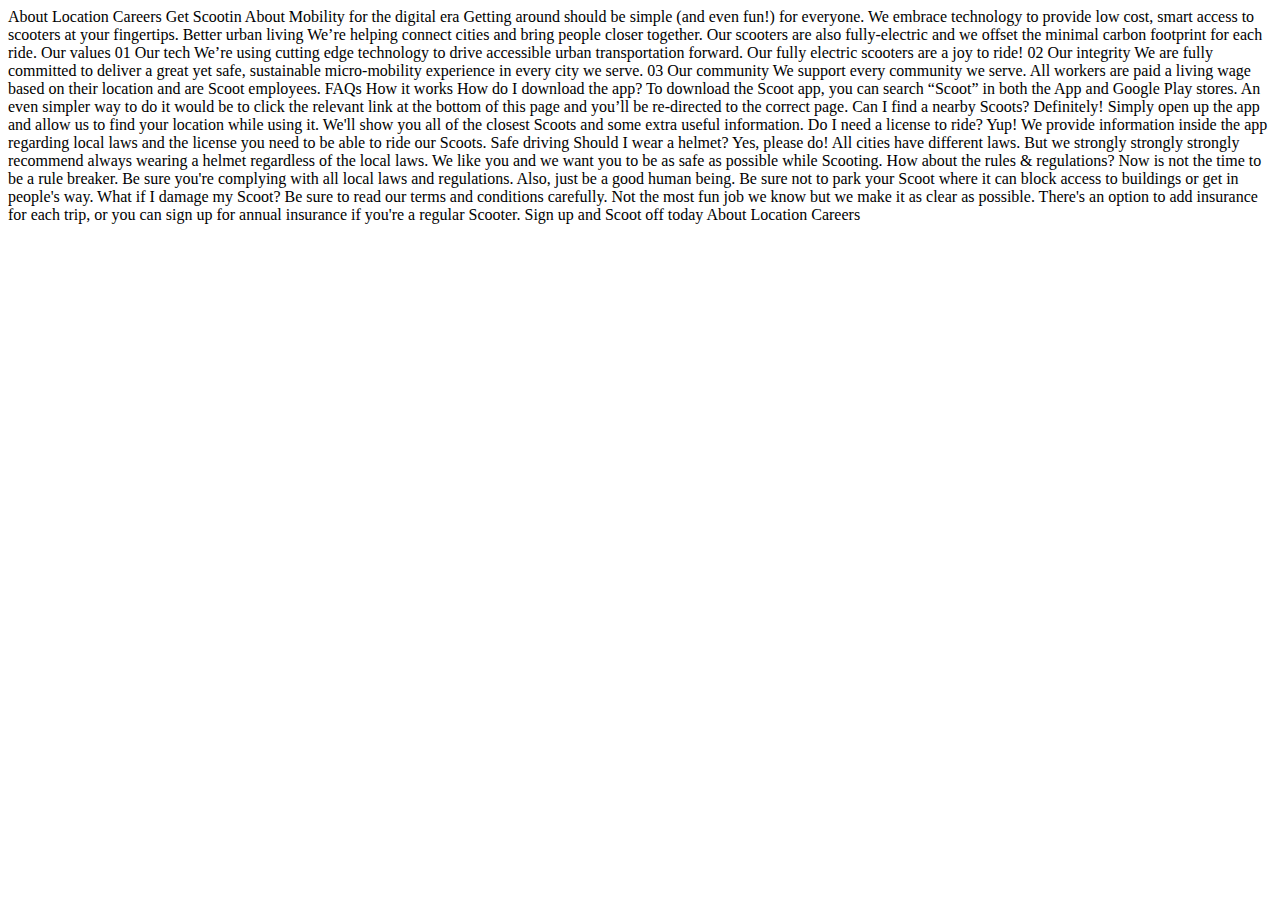
==== about.html @ 36d6837e "First commit" ====
<!DOCTYPE html>
<html lang="en">
<head>
  <meta charset="UTF-8">
  <meta name="viewport" content="width=device-width, initial-scale=1.0">

  <link rel="icon" type="image/png" sizes="32x32" href="./images/favicon-32x32.png">
  
  <title>Frontend Mentor | Scoot About</title>
</head>
<body>

  About
  Location
  Careers

  Get Scootin



  About



  Mobility for the digital era

  Getting around should be simple (and even fun!) for everyone. We embrace technology to 
  provide low cost, smart access to scooters at your fingertips.

  Better urban living

  We’re helping connect cities and bring people closer together. Our scooters are also 
  fully-electric and we offset the minimal carbon footprint for each ride.



  Our values

  01
  Our tech
  We’re using cutting edge technology to drive accessible urban transportation forward. 
  Our fully electric scooters are a joy to ride!

  02
  Our integrity
  We are fully committed to deliver a great yet safe, sustainable micro-mobility experience 
  in every city we serve.

  03
  Our community
  We support every community we serve. All workers are paid a living wage based on their 
  location and are Scoot employees.



  FAQs

  How it works

  How do I download the app?

  To download the Scoot app, you can search “Scoot” in both the App and Google Play stores. 
  An even simpler way to do it would be to click the relevant link at the bottom of this 
  page and you’ll be re-directed to the correct page.

  Can I find a nearby Scoots?

  Definitely! Simply open up the app and allow us to find your location while using it. We'll 
  show you all of the closest Scoots and some extra useful information. 

  Do I need a license to ride?

  Yup! We provide information inside the app regarding local laws and the license you need to be 
  able to ride our Scoots.

  Safe driving

  Should I wear a helmet?

  Yes, please do! All cities have different laws. But we strongly strongly strongly recommend 
  always wearing a helmet regardless of the local laws. We like you and we want you to be as 
  safe as possible while Scooting.

  How about the rules & regulations?

  Now is not the time to be a rule breaker. Be sure you're complying with all local laws and 
  regulations. Also, just be a good human being. Be sure not to park your Scoot where it can 
  block access to buildings or get in people's way.

  What if I damage my Scoot?

  Be sure to read our terms and conditions carefully. Not the most fun job we know but we make 
  it as clear as possible. There's an option to add insurance for each trip, or you can sign 
  up for annual insurance if you're a regular Scooter.

  Sign up and Scoot off today



  About
  Location
  Careers

</body>
</html>
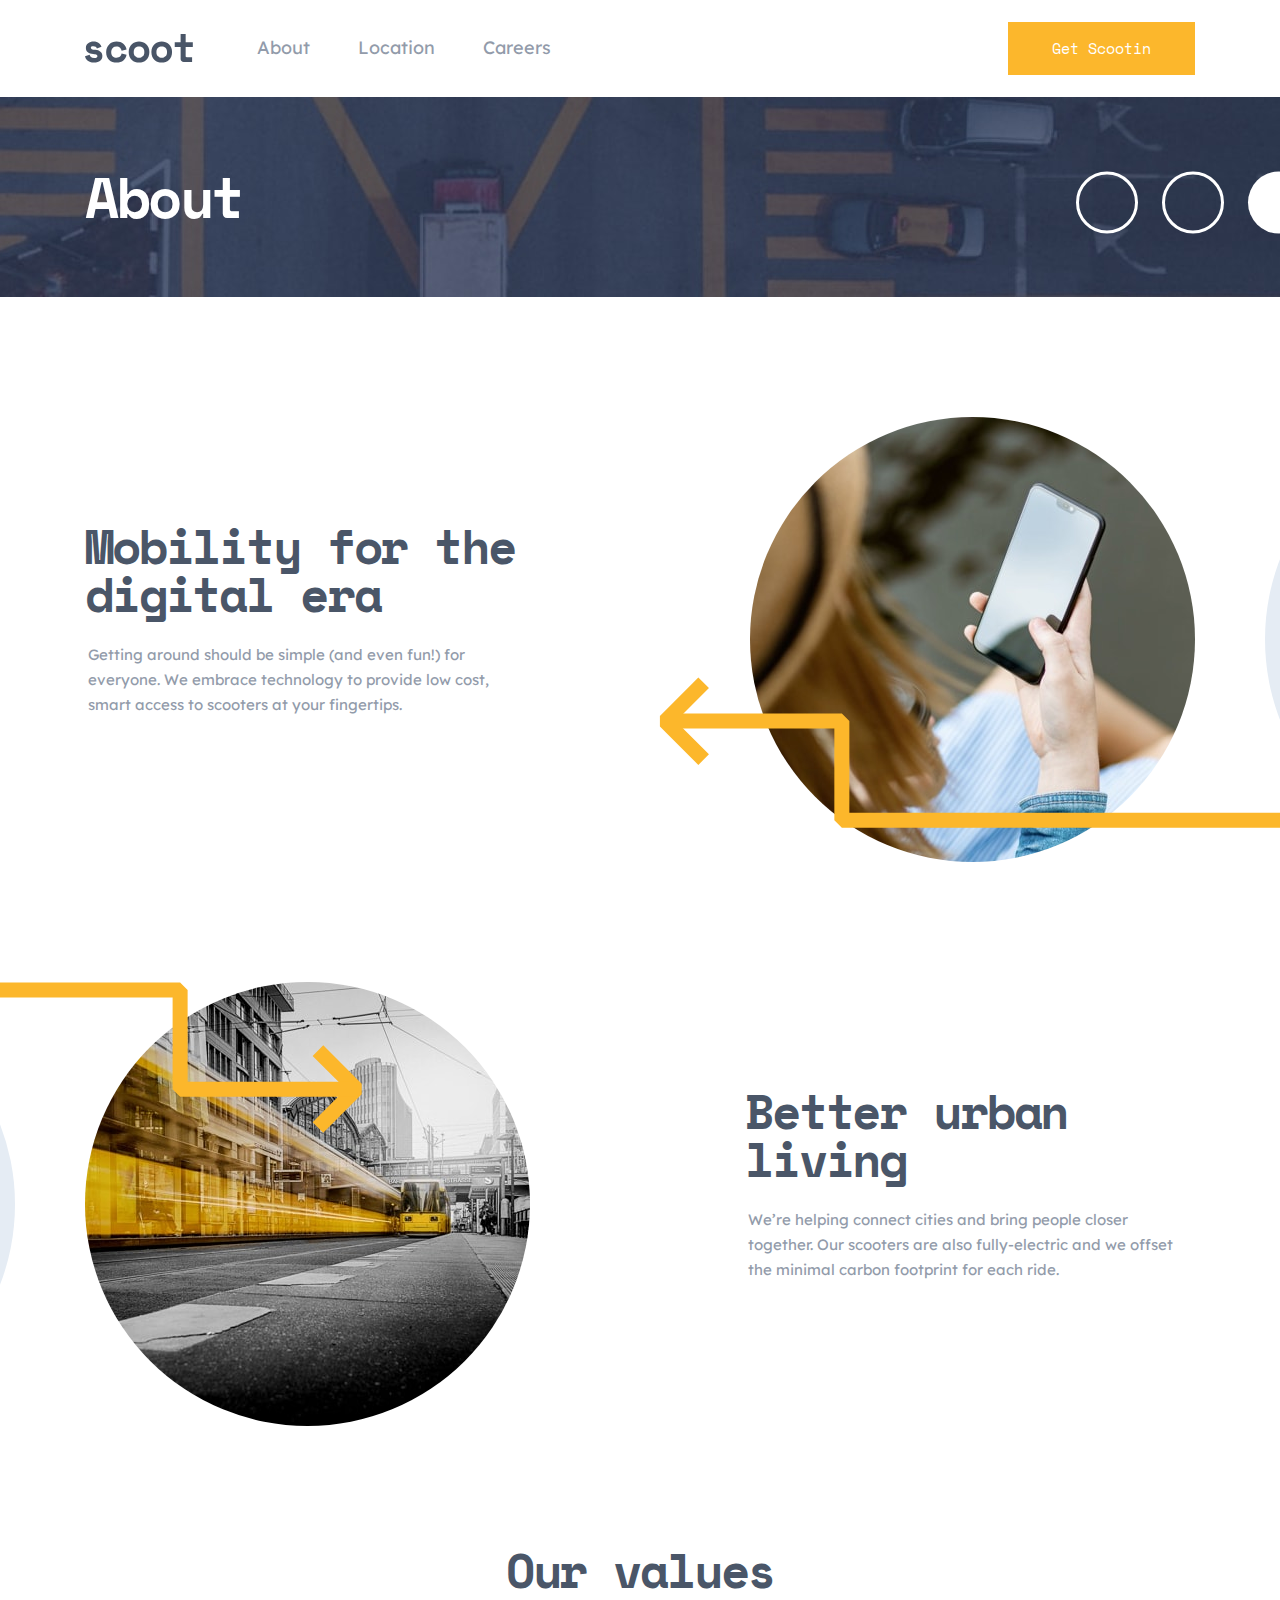
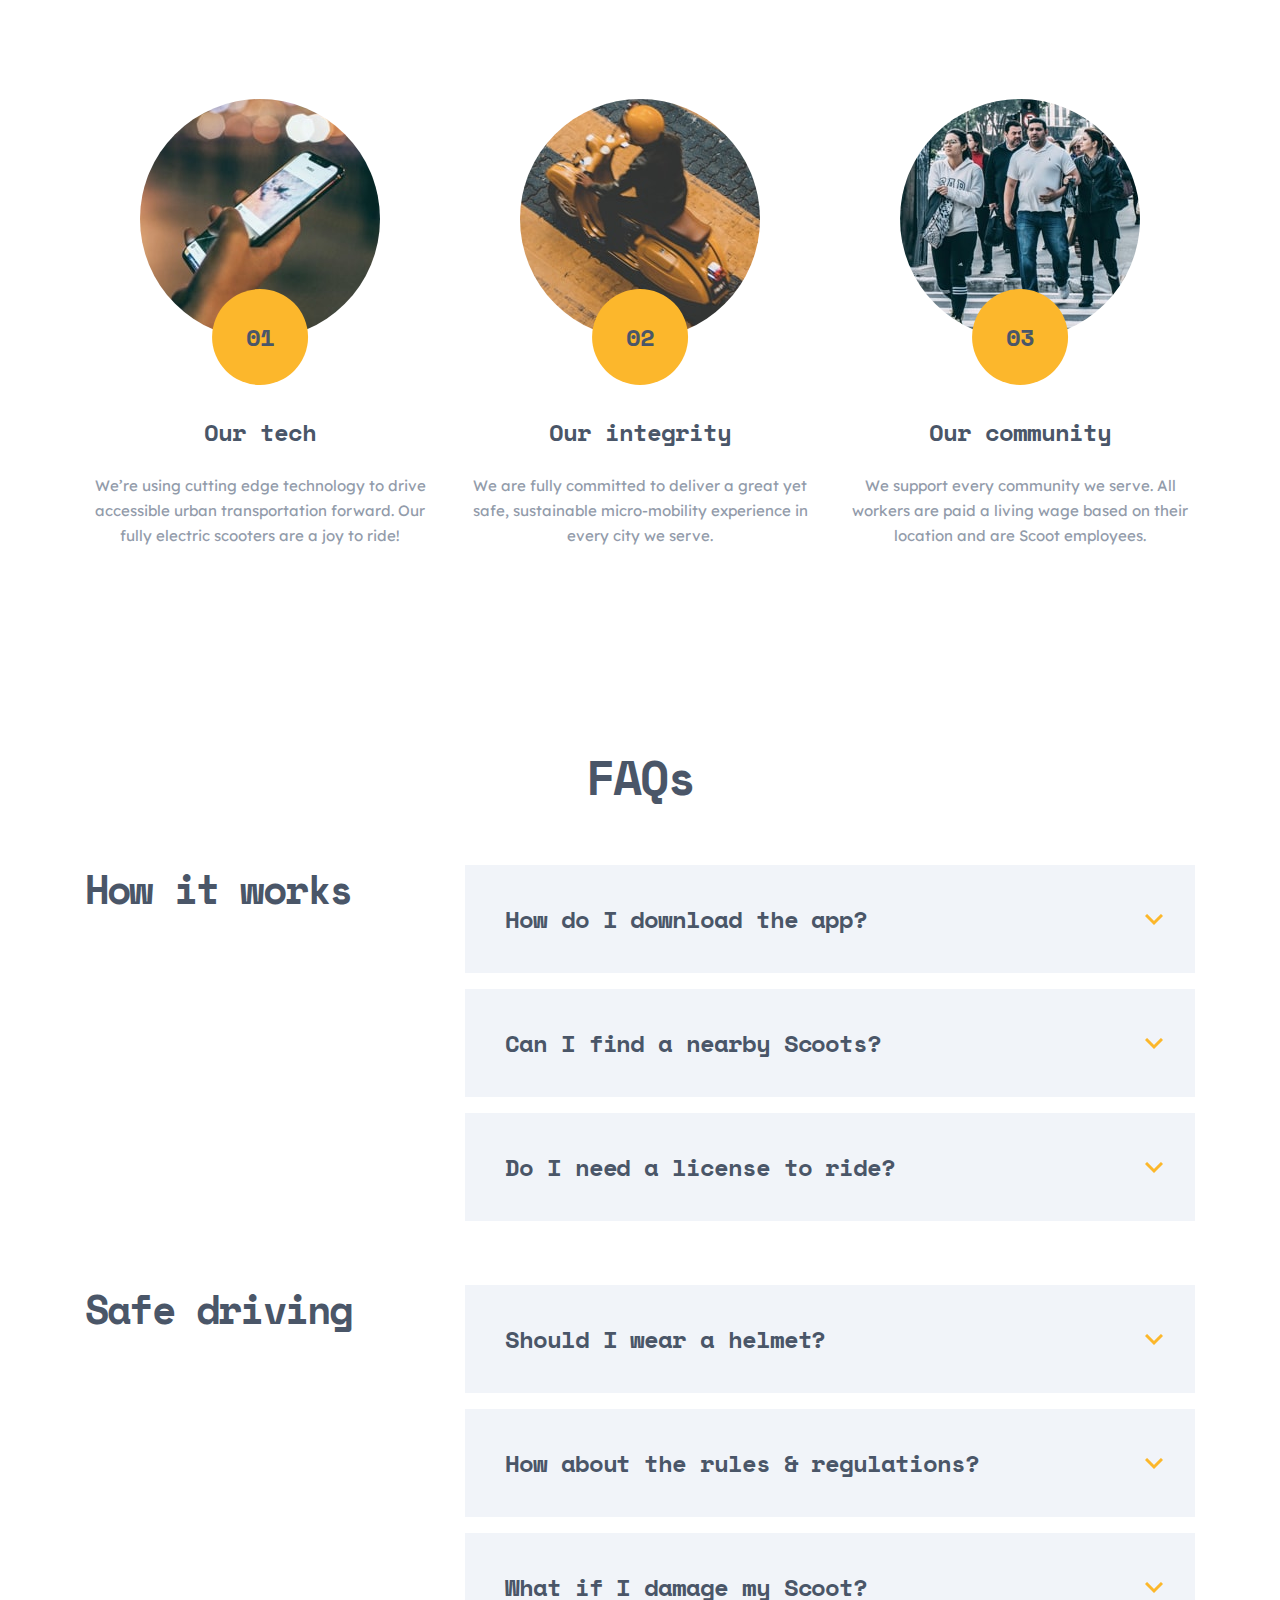
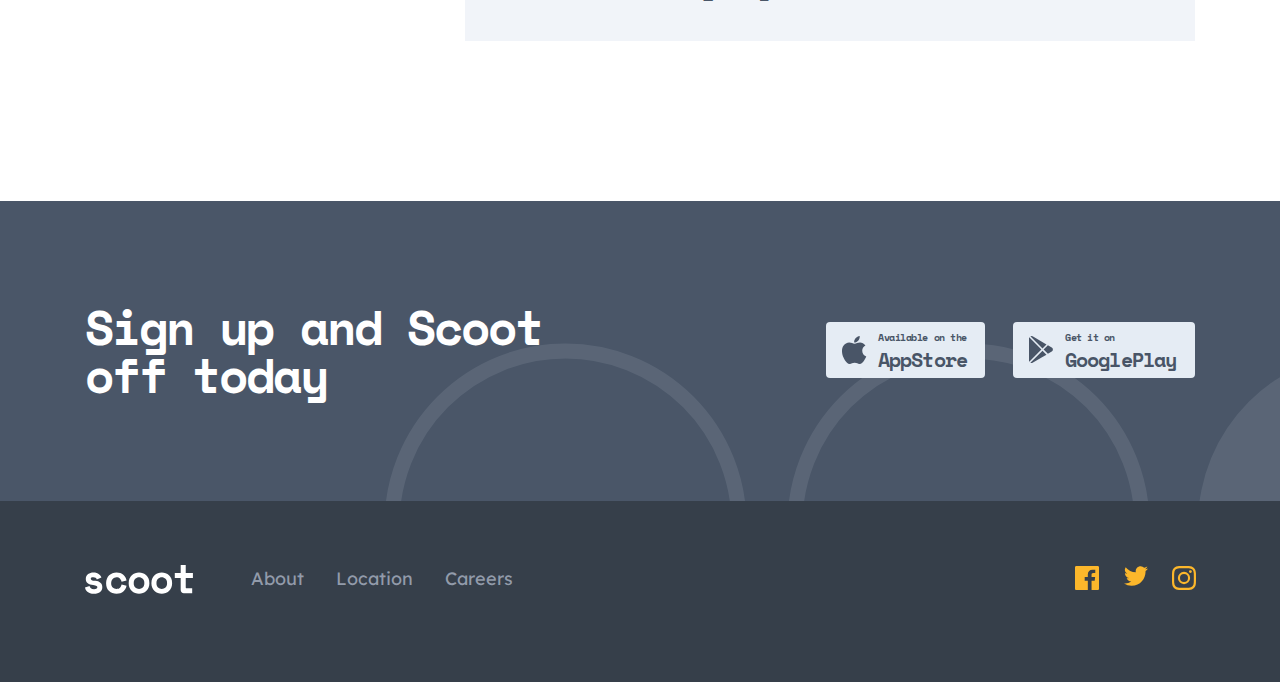
==== commit 879e7c73: "About page full responsive styles" ====
--- a/about.html
+++ b/about.html
@@ -1,105 +1,269 @@
 <!DOCTYPE html>
 <html lang="en">
+
 <head>
   <meta charset="UTF-8">
   <meta name="viewport" content="width=device-width, initial-scale=1.0">
 
   <link rel="icon" type="image/png" sizes="32x32" href="./images/favicon-32x32.png">
-  
-  <title>Frontend Mentor | Scoot About</title>
+
+  <title>Scoot About</title>
+
+  <link href="https://fonts.googleapis.com/css2?family=Lexend+Deca&family=Space+Mono:wght@700&display=swap"
+    rel="stylesheet">
+  <link rel="stylesheet" href="styles/css/main.css">
 </head>
+
 <body>
 
-  About
-  Location
-  Careers
-
-  Get Scootin
-
-
-
-  About
-
-
-
-  Mobility for the digital era
-
-  Getting around should be simple (and even fun!) for everyone. We embrace technology to 
-  provide low cost, smart access to scooters at your fingertips.
-
-  Better urban living
-
-  We’re helping connect cities and bring people closer together. Our scooters are also 
-  fully-electric and we offset the minimal carbon footprint for each ride.
-
-
-
-  Our values
-
-  01
-  Our tech
-  We’re using cutting edge technology to drive accessible urban transportation forward. 
-  Our fully electric scooters are a joy to ride!
-
-  02
-  Our integrity
-  We are fully committed to deliver a great yet safe, sustainable micro-mobility experience 
-  in every city we serve.
-
-  03
-  Our community
-  We support every community we serve. All workers are paid a living wage based on their 
-  location and are Scoot employees.
-
-
-
-  FAQs
-
-  How it works
-
-  How do I download the app?
-
-  To download the Scoot app, you can search “Scoot” in both the App and Google Play stores. 
-  An even simpler way to do it would be to click the relevant link at the bottom of this 
-  page and you’ll be re-directed to the correct page.
-
-  Can I find a nearby Scoots?
-
-  Definitely! Simply open up the app and allow us to find your location while using it. We'll 
-  show you all of the closest Scoots and some extra useful information. 
-
-  Do I need a license to ride?
-
-  Yup! We provide information inside the app regarding local laws and the license you need to be 
-  able to ride our Scoots.
-
-  Safe driving
-
-  Should I wear a helmet?
-
-  Yes, please do! All cities have different laws. But we strongly strongly strongly recommend 
-  always wearing a helmet regardless of the local laws. We like you and we want you to be as 
-  safe as possible while Scooting.
-
-  How about the rules & regulations?
-
-  Now is not the time to be a rule breaker. Be sure you're complying with all local laws and 
-  regulations. Also, just be a good human being. Be sure not to park your Scoot where it can 
-  block access to buildings or get in people's way.
-
-  What if I damage my Scoot?
-
-  Be sure to read our terms and conditions carefully. Not the most fun job we know but we make 
-  it as clear as possible. There's an option to add insurance for each trip, or you can sign 
-  up for annual insurance if you're a regular Scooter.
-
-  Sign up and Scoot off today
-
-
-
-  About
-  Location
-  Careers
-
+  <div class="modal"></div>
+
+  <nav class="nav container">
+
+    <div class="nav__hamburger"></div>
+
+    <a href="index.html" class="logo nav__logo">
+      <h1 class="visually-hidden">Scoot</h1>
+    </a>
+
+    <div class="nav__links--mobile">
+      <ul>
+        <li><a href="about.html" class="link">About</a></li>
+        <li><a href="locations.html" class="link">Location</a></li>
+        <li><a href="careers.html" class="link">Careers</a></li>
+      </ul>
+      <a class="btn nav__btn--mobile" href="#download">Get Scootin</a>
+    </div>
+
+    <ul class="nav__links links">
+      <li><a href="about.html" class="link">About</a></li>
+      <li><a href="locations.html" class="link">Location</a></li>
+      <li><a href="careers.html" class="link">Careers</a></li>
+    </ul>
+
+    <a class="btn nav__btn" href="#download">Get Scootin</a>
+
+  </nav>
+  <!-- nav end -->
+
+  <header class="header header--about">
+    <div class="container">
+      <h1 class="header__title">About</h1>
+    </div>
+  </header>
+  <!-- header end -->
+
+  <section class="main-content arrow-pos-4 container">
+    <img class="main-content__image" src="assets/images/digital-era.jpg" alt="Person looking at their phone.">
+    <div class="main-content__textbox">
+      <h2 class="main-content__title">Mobility for the digital era</h2>
+      <p class="main-content__text">
+        Getting around should be simple (and even fun!) for everyone. We embrace technology to
+        provide low cost, smart access to scooters at your fingertips.
+      </p>
+    </div>
+  </section>
+  <!-- main-content end -->
+
+  <section class="main-content main-content--reversed arrow-pos-5 container">
+    <img class="main-content__image" src="assets/images/better-living.jpg"
+      alt="An electric tram moving along a city street.">
+    <div class="main-content__textbox">
+      <h2 class="main-content__title">Better urban living</h2>
+      <p class="main-content__text">
+        We’re helping connect cities and bring people closer together. Our scooters are also
+        fully-electric and we offset the minimal carbon footprint for each ride.
+      </p>
+    </div>
+  </section>
+  <!-- main-content end -->
+
+  <section class="sub-content container">
+
+    <h2 class="sub-content__title">Our values</h2>
+
+    <div class="sub-content__card">
+      <img src="assets/images/our-tech.jpg" alt="Person holding a phone." class="sub-content__image">
+      <h5 class="card__number">01</h5>
+      <h5 class="card__title">Our tech</h5>
+      <p class="card__text">
+        We’re using cutting edge technology to drive accessible urban transportation forward.
+        Our fully electric scooters are a joy to ride!
+      </p>
+    </div>
+
+    <div class="sub-content__card">
+      <img src="assets/images/our-integrity.jpg" alt="Person driving a scooter." class="sub-content__image">
+      <h5 class="card__number">02</h5>
+      <h5 class="card__title">Our integrity</h5>
+      <p class="card__text">
+        We are fully committed to deliver a great yet safe, sustainable micro-mobility experience
+        in every city we serve.
+      </p>
+    </div>
+
+    <div class="sub-content__card">
+      <img src="assets/images/our-community.jpg" alt="Person driving a scooter." class="sub-content__image">
+      <h5 class="card__number">03</h5>
+      <h5 class="card__title">Our community</h5>
+      <p class="card__text">
+        We support every community we serve. All workers are paid a living wage based on their
+        location and are Scoot employees.
+      </p>
+    </div>
+
+  </section>
+  <!-- sub-content end -->
+
+  <section class="faq container">
+
+    <h2 class="faq__title">FAQs</h2>
+
+    <div class="faq__section">
+      <h3 class="faq__subtitle">How it works</h3>
+      <div class="faq__item">
+        <h6 class="faq__question">How do I download the app?</h6>
+        <div class="faq__answer">
+          <p>
+            To download the Scoot app, you can search “Scoot” in both the App and Google Play stores.
+            An even simpler way to do it would be to click the relevant link at the bottom of this
+            page and you’ll be re-directed to the correct page.
+          </p>
+        </div>
+      </div>
+      <div class="faq__item">
+        <h6 class="faq__question">Can I find a nearby Scoots?</h6>
+        <p class="faq__answer">
+          Definitely! Simply open up the app and allow us to find your location while using it.
+          We'll show you all of the closest Scoots and some extra useful information.
+        </p>
+      </div>
+      <div class="faq__item">
+        <h6 class="faq__question">Do I need a license to ride?</h6>
+        <p class="faq__answer">
+          Yup! We provide information inside the app regarding local laws and the license you need to be
+          able to ride our Scoots.
+        </p>
+      </div>
+    </div>
+
+    <div class="faq__section">
+      <h3 class="faq__subtitle">Safe driving</h3>
+      <div class="faq__item">
+        <h6 class="faq__question">Should I wear a helmet?</h6>
+        <p class="faq__answer">
+          Yes, please do! All cities have different laws. But we strongly strongly strongly recommend
+          always wearing a helmet regardless of the local laws. We like you and we want you to be as
+          safe as possible while Scooting.
+        </p>
+      </div>
+      <div class="faq__item">
+        <h6 class="faq__question">How about the rules & regulations?</h6>
+        <p class="faq__answer">
+          Now is not the time to be a rule breaker. Be sure you're complying with all local laws and
+          regulations. Also, just be a good human being. Be sure not to park your Scoot where it can
+          block access to buildings or get in people's way.
+        </p>
+      </div>
+      <div class="faq__item">
+        <h6 class="faq__question">What if I damage my Scoot?</h6>
+        <p class="faq__answer">
+          Be sure to read our terms and conditions carefully. Not the most fun job we know but we make
+          it as clear as possible. There's an option to add insurance for each trip, or you can sign
+          up for annual insurance if you're a regular Scooter.
+        </p>
+      </div>
+    </div>
+
+  </section>
+  <!-- FAQ end -->
+
+  <section class="download" id="download">
+    <div class="container">
+
+      <h2 class="download__title">Sign up and Scoot off today</h2>
+
+      <div>
+        <a class="download__link" href="https://www.apple.com/ios/app-store/">
+          <svg class="download__image" xmlns="http://www.w3.org/2000/svg" width="159" height="56" viewBox="0 0 159 56">
+            <g fill="none" fill-rule="evenodd">
+              <rect width="159" height="56" fill="#E5ECF4" rx="4" />
+              <g fill="#495567" font-family="SpaceMono-Bold, Space Mono" font-weight="bold"><text font-size="20"
+                  letter-spacing="-.893" transform="translate(52 8)">
+                  <tspan x="0" y="37">AppStore</tspan>
+                </text><text font-size="10" letter-spacing="-.446" transform="translate(52 8)">
+                  <tspan x="0" y="11">Available on the</tspan>
+                </text></g>
+              <path fill="#495567" fill-rule="nonzero"
+                d="M34.017 20.533c1.93 0 3.973 1.044 5.428 2.843-4.768 2.594-3.996 9.352.822 11.162-.663 1.457-.98 2.107-1.835 3.398-1.191 1.8-2.869 4.045-4.952 4.06-1.848.02-2.324-1.194-4.833-1.18-2.509.012-3.03 1.201-4.883 1.184-2.08-.018-3.672-2.043-4.863-3.843-3.33-5.033-3.681-10.941-1.627-14.084 1.462-2.231 3.766-3.536 5.93-3.536 2.204 0 3.591 1.2 5.416 1.2 1.77 0 2.848-1.204 5.397-1.204zM33.683 14c.243 1.649-.428 3.264-1.316 4.406-.948 1.226-2.586 2.175-4.17 2.126-.29-1.58.452-3.205 1.353-4.3.988-1.206 2.683-2.132 4.133-2.232z" />
+            </g>
+          </svg>
+          <p class="visually-hidden">Available on the App Store</p>
+        </a>
+
+        <a class="download__link" href="https://play.google.com/store/apps">
+          <svg class="download__image" xmlns="http://www.w3.org/2000/svg" width="182" height="56" viewBox="0 0 182 56">
+            <g fill="none" fill-rule="evenodd">
+              <rect width="182" height="56" fill="#E5ECF4" rx="4" />
+              <g fill="#495567" font-family="SpaceMono-Bold, Space Mono" font-weight="bold"><text font-size="20"
+                  letter-spacing="-.893" transform="translate(52 8)">
+                  <tspan x="0" y="37">GooglePlay</tspan>
+                </text><text font-size="10" letter-spacing="-.446" transform="translate(52 8)">
+                  <tspan x="0" y="11">Get it on</tspan>
+                </text></g>
+              <path fill="#495567" fill-rule="nonzero"
+                d="M19.605 14.345a2.348 2.348 0 00-2.253-.108l12.152 12.178 3.973-3.992-13.872-8.078zm-3.37 1.02A2.476 2.476 0 0016 16.42v22.276c0 .373.083.729.238 1.047l12.147-12.205-12.15-12.175zm13.27 13.297l-12.132 12.19c.322.149.665.214 1.007.214.422 0 .844-.101 1.225-.33l13.875-8.09-3.974-3.984zM38.76 25.5a.221.221 0 00-.014-.01l-3.852-2.242-4.27 4.29 4.273 4.28 3.863-2.252a2.362 2.362 0 001.144-2.033A2.36 2.36 0 0038.76 25.5z" />
+            </g>
+          </svg>
+          <p class="visually-hidden">Get it on Google Play</p>
+        </a>
+      </div>
+
+    </div>
+  </section>
+  <!-- download end -->
+
+  <footer class="footer">
+    <div class="container">
+      <a href="index.html" class="footer__logo">
+        <h1 class="visually-hidden">Scoot</h1>
+      </a>
+      <ul class="footer__links">
+        <li><a href="about.html" class="link">About</a></li>
+        <li><a href="locations.html" class="link">Location</a></li>
+        <li><a href="careers.html" class="link">Careers</a></li>
+      </ul>
+      <ul class="footer__socials">
+        <li>
+          <a href="https://www.facebook.com">
+            <svg xmlns="http://www.w3.org/2000/svg" width="24" height="24">
+              <path fill="#FCB72B"
+                d="M22.675 0H1.325C.593 0 0 .593 0 1.325v21.351C0 23.407.593 24 1.325 24H12.82v-9.294H9.692v-3.622h3.128V8.413c0-3.1 1.893-4.788 4.659-4.788 1.325 0 2.463.099 2.795.143v3.24l-1.918.001c-1.504 0-1.795.715-1.795 1.763v2.313h3.587l-.467 3.622h-3.12V24h6.116c.73 0 1.323-.593 1.323-1.325V1.325C24 .593 23.407 0 22.675 0z" />
+            </svg>
+          </a>
+        </li>
+        <li>
+          <a href="https://www.twitter.com">
+            <svg xmlns="http://www.w3.org/2000/svg" width="24" height="20">
+              <path fill="#FCB72B"
+                d="M24 2.557a9.83 9.83 0 01-2.828.775A4.932 4.932 0 0023.337.608a9.864 9.864 0 01-3.127 1.195A4.916 4.916 0 0016.616.248c-3.179 0-5.515 2.966-4.797 6.045A13.978 13.978 0 011.671 1.149a4.93 4.93 0 001.523 6.574 4.903 4.903 0 01-2.229-.616c-.054 2.281 1.581 4.415 3.949 4.89a4.935 4.935 0 01-2.224.084 4.928 4.928 0 004.6 3.419A9.9 9.9 0 010 17.54a13.94 13.94 0 007.548 2.212c9.142 0 14.307-7.721 13.995-14.646A10.025 10.025 0 0024 2.557z" />
+            </svg>
+          </a>
+        </li>
+        <li>
+          <a href="https://www.instagram.com">
+            <svg xmlns="http://www.w3.org/2000/svg" width="24" height="24">
+              <path fill="#FCB72B"
+                d="M12 2.163c3.204 0 3.584.012 4.85.07 3.252.148 4.771 1.691 4.919 4.919.058 1.265.069 1.645.069 4.849 0 3.205-.012 3.584-.069 4.849-.149 3.225-1.664 4.771-4.919 4.919-1.266.058-1.644.07-4.85.07-3.204 0-3.584-.012-4.849-.07-3.26-.149-4.771-1.699-4.919-4.92-.058-1.265-.07-1.644-.07-4.849 0-3.204.013-3.583.07-4.849.149-3.227 1.664-4.771 4.919-4.919 1.266-.057 1.645-.069 4.849-.069zM12 0C8.741 0 8.333.014 7.053.072 2.695.272.273 2.69.073 7.052.014 8.333 0 8.741 0 12c0 3.259.014 3.668.072 4.948.2 4.358 2.618 6.78 6.98 6.98C8.333 23.986 8.741 24 12 24c3.259 0 3.668-.014 4.948-.072 4.354-.2 6.782-2.618 6.979-6.98.059-1.28.073-1.689.073-4.948 0-3.259-.014-3.667-.072-4.947-.196-4.354-2.617-6.78-6.979-6.98C15.668.014 15.259 0 12 0zm0 5.838a6.162 6.162 0 100 12.324 6.162 6.162 0 000-12.324zM12 16a4 4 0 110-8 4 4 0 010 8zm6.406-11.845a1.44 1.44 0 100 2.881 1.44 1.44 0 000-2.881z" />
+            </svg>
+          </a>
+        </li>
+      </ul>
+    </div>
+  </footer>
+  <!-- footer end -->
+
+  <script src="scripts/main.js"></script>
 </body>
+
 </html>--- a/styles/css/main.css
+++ b/styles/css/main.css
@@ -0,0 +1,1560 @@
+/*! normalize.css v8.0.1 | MIT License | github.com/necolas/normalize.css */
+/* Document
+   ========================================================================== */
+/**
+ * 1. Correct the line height in all browsers.
+ * 2. Prevent adjustments of font size after orientation changes in iOS.
+ */
+html {
+  line-height: 1.15;
+  /* 1 */
+  -webkit-text-size-adjust: 100%;
+  /* 2 */
+}
+
+/* Sections
+   ========================================================================== */
+/**
+ * Remove the margin in all browsers.
+ */
+body {
+  margin: 0;
+}
+
+/**
+ * Render the `main` element consistently in IE.
+ */
+main {
+  display: block;
+}
+
+/**
+ * Correct the font size and margin on `h1` elements within `section` and
+ * `article` contexts in Chrome, Firefox, and Safari.
+ */
+h1 {
+  font-size: 2em;
+  margin: 0.67em 0;
+}
+
+/* Grouping content
+   ========================================================================== */
+/**
+ * 1. Add the correct box sizing in Firefox.
+ * 2. Show the overflow in Edge and IE.
+ */
+hr {
+  -webkit-box-sizing: content-box;
+          box-sizing: content-box;
+  /* 1 */
+  height: 0;
+  /* 1 */
+  overflow: visible;
+  /* 2 */
+}
+
+/**
+ * 1. Correct the inheritance and scaling of font size in all browsers.
+ * 2. Correct the odd `em` font sizing in all browsers.
+ */
+pre {
+  font-family: monospace, monospace;
+  /* 1 */
+  font-size: 1em;
+  /* 2 */
+}
+
+/* Text-level semantics
+   ========================================================================== */
+/**
+ * Remove the gray background on active links in IE 10.
+ */
+a {
+  background-color: transparent;
+}
+
+/**
+ * 1. Remove the bottom border in Chrome 57-
+ * 2. Add the correct text decoration in Chrome, Edge, IE, Opera, and Safari.
+ */
+abbr[title] {
+  border-bottom: none;
+  /* 1 */
+  text-decoration: underline;
+  /* 2 */
+  -webkit-text-decoration: underline dotted;
+          text-decoration: underline dotted;
+  /* 2 */
+}
+
+/**
+ * Add the correct font weight in Chrome, Edge, and Safari.
+ */
+b,
+strong {
+  font-weight: bolder;
+}
+
+/**
+ * 1. Correct the inheritance and scaling of font size in all browsers.
+ * 2. Correct the odd `em` font sizing in all browsers.
+ */
+code,
+kbd,
+samp {
+  font-family: monospace, monospace;
+  /* 1 */
+  font-size: 1em;
+  /* 2 */
+}
+
+/**
+ * Add the correct font size in all browsers.
+ */
+small {
+  font-size: 80%;
+}
+
+/**
+ * Prevent `sub` and `sup` elements from affecting the line height in
+ * all browsers.
+ */
+sub,
+sup {
+  font-size: 75%;
+  line-height: 0;
+  position: relative;
+  vertical-align: baseline;
+}
+
+sub {
+  bottom: -0.25em;
+}
+
+sup {
+  top: -0.5em;
+}
+
+/* Embedded content
+   ========================================================================== */
+/**
+ * Remove the border on images inside links in IE 10.
+ */
+img {
+  border-style: none;
+}
+
+/* Forms
+   ========================================================================== */
+/**
+ * 1. Change the font styles in all browsers.
+ * 2. Remove the margin in Firefox and Safari.
+ */
+button,
+input,
+optgroup,
+select,
+textarea {
+  font-family: inherit;
+  /* 1 */
+  font-size: 100%;
+  /* 1 */
+  line-height: 1.15;
+  /* 1 */
+  margin: 0;
+  /* 2 */
+}
+
+/**
+ * Show the overflow in IE.
+ * 1. Show the overflow in Edge.
+ */
+button,
+input {
+  /* 1 */
+  overflow: visible;
+}
+
+/**
+ * Remove the inheritance of text transform in Edge, Firefox, and IE.
+ * 1. Remove the inheritance of text transform in Firefox.
+ */
+button,
+select {
+  /* 1 */
+  text-transform: none;
+}
+
+/**
+ * Correct the inability to style clickable types in iOS and Safari.
+ */
+button,
+[type="button"],
+[type="reset"],
+[type="submit"] {
+  -webkit-appearance: button;
+}
+
+/**
+ * Remove the inner border and padding in Firefox.
+ */
+button::-moz-focus-inner,
+[type="button"]::-moz-focus-inner,
+[type="reset"]::-moz-focus-inner,
+[type="submit"]::-moz-focus-inner {
+  border-style: none;
+  padding: 0;
+}
+
+/**
+ * Restore the focus styles unset by the previous rule.
+ */
+button:-moz-focusring,
+[type="button"]:-moz-focusring,
+[type="reset"]:-moz-focusring,
+[type="submit"]:-moz-focusring {
+  outline: 1px dotted ButtonText;
+}
+
+/**
+ * Correct the padding in Firefox.
+ */
+fieldset {
+  padding: 0.35em 0.75em 0.625em;
+}
+
+/**
+ * 1. Correct the text wrapping in Edge and IE.
+ * 2. Correct the color inheritance from `fieldset` elements in IE.
+ * 3. Remove the padding so developers are not caught out when they zero out
+ *    `fieldset` elements in all browsers.
+ */
+legend {
+  -webkit-box-sizing: border-box;
+          box-sizing: border-box;
+  /* 1 */
+  color: inherit;
+  /* 2 */
+  display: table;
+  /* 1 */
+  max-width: 100%;
+  /* 1 */
+  padding: 0;
+  /* 3 */
+  white-space: normal;
+  /* 1 */
+}
+
+/**
+ * Add the correct vertical alignment in Chrome, Firefox, and Opera.
+ */
+progress {
+  vertical-align: baseline;
+}
+
+/**
+ * Remove the default vertical scrollbar in IE 10+.
+ */
+textarea {
+  overflow: auto;
+}
+
+/**
+ * 1. Add the correct box sizing in IE 10.
+ * 2. Remove the padding in IE 10.
+ */
+[type="checkbox"],
+[type="radio"] {
+  -webkit-box-sizing: border-box;
+          box-sizing: border-box;
+  /* 1 */
+  padding: 0;
+  /* 2 */
+}
+
+/**
+ * Correct the cursor style of increment and decrement buttons in Chrome.
+ */
+[type="number"]::-webkit-inner-spin-button,
+[type="number"]::-webkit-outer-spin-button {
+  height: auto;
+}
+
+/**
+ * 1. Correct the odd appearance in Chrome and Safari.
+ * 2. Correct the outline style in Safari.
+ */
+[type="search"] {
+  -webkit-appearance: textfield;
+  /* 1 */
+  outline-offset: -2px;
+  /* 2 */
+}
+
+/**
+ * Remove the inner padding in Chrome and Safari on macOS.
+ */
+[type="search"]::-webkit-search-decoration {
+  -webkit-appearance: none;
+}
+
+/**
+ * 1. Correct the inability to style clickable types in iOS and Safari.
+ * 2. Change font properties to `inherit` in Safari.
+ */
+::-webkit-file-upload-button {
+  -webkit-appearance: button;
+  /* 1 */
+  font: inherit;
+  /* 2 */
+}
+
+/* Interactive
+   ========================================================================== */
+/*
+ * Add the correct display in Edge, IE 10+, and Firefox.
+ */
+details {
+  display: block;
+}
+
+/*
+ * Add the correct display in all browsers.
+ */
+summary {
+  display: list-item;
+}
+
+/* Misc
+   ========================================================================== */
+/**
+ * Add the correct display in IE 10+.
+ */
+template {
+  display: none;
+}
+
+/**
+ * Add the correct display in IE 10.
+ */
+[hidden] {
+  display: none;
+}
+
+/**
+ * Set up a decent box model on the root element
+ */
+html {
+  -webkit-box-sizing: border-box;
+          box-sizing: border-box;
+}
+
+/**
+ * Make all elements from the DOM inherit from the parent box-sizing
+ * Since `*` has a specificity of 0, it does not override the `html` value
+ * making all elements inheriting from the root box-sizing value
+ * See: https://css-tricks.com/inheriting-box-sizing-probably-slightly-better-best-practice/
+ */
+*,
+*::before,
+*::after {
+  -webkit-box-sizing: inherit;
+          box-sizing: inherit;
+}
+
+body {
+  background: #fff;
+  text-align: center;
+  overflow-x: hidden;
+  /**
+   * @TODO
+   * take out text align center from all sections base layout
+   */
+}
+
+/**
+ * Reset default padding and margin on block elements
+ */
+h1, h2, h3, h4, h5, h6, p, ul, ol, li {
+  padding: 0;
+  margin: 0;
+}
+
+/**
+ * Make images responsive
+ * 1. Image will never scale up larger than its original size
+ */
+img {
+  max-width: 100%;
+  /* 1 */
+  height: auto;
+}
+
+/**
+ * Basic styles for links
+ */
+a {
+  color: #929baa;
+  text-decoration: none;
+}
+
+a:hover, a:active, a:focus {
+  color: #fcb72c;
+}
+
+ul {
+  list-style: none;
+}
+
+/**
+ * Basic typography style for copy text
+ */
+body {
+  color: #4a5668;
+  color: #929baa;
+  font-family: "Lexend Deca", sans-serif;
+  font-size: 0.9375rem;
+}
+
+p {
+  line-height: 1.667;
+}
+
+h1, h2, h3, h4, h5, h6 {
+  color: #4a5668;
+  font-family: "Space Mono", monospace;
+  font-weight: 700;
+}
+
+h1 {
+  color: #fff;
+  font-size: 2.5rem;
+  letter-spacing: -1.79px;
+  line-height: 1;
+}
+
+h2 {
+  font-size: 2rem;
+  letter-spacing: -1.43px;
+  line-height: 1;
+}
+
+h3 {
+  font-size: 1.5rem;
+  letter-spacing: -1.07px;
+  line-height: 1.167;
+}
+
+h4 {
+  font-size: 1.25rem;
+  letter-spacing: -0.89px;
+  line-height: 1.4;
+}
+
+h5 {
+  font-size: 1.5rem;
+  letter-spacing: -1.07px;
+  line-height: 1.167;
+}
+
+h6 {
+  font-size: 1.125rem;
+  letter-spacing: -0.8px;
+  line-height: 1.333;
+}
+
+@media (min-width: 768px) {
+  h1 {
+    font-size: 3.5rem;
+    letter-spacing: -2.5px;
+  }
+  h2 {
+    font-size: 3rem;
+    letter-spacing: -2.14px;
+  }
+  h3 {
+    font-size: 2.5rem;
+    letter-spacing: -1.79px;
+    line-height: 1.2;
+  }
+  h4 {
+    font-size: 1.5rem;
+    letter-spacing: -1.07px;
+    line-height: 1.167;
+  }
+  h6 {
+    font-size: 1.5rem;
+    letter-spacing: -1.07px;
+    line-height: 1.167;
+  }
+}
+
+/**
+ * Clear inner floats
+ */
+.clearfix::after {
+  clear: both;
+  content: '';
+  display: table;
+}
+
+/**
+ * Main content containers
+ * 1. Make the container full-width with a maximum width
+ * 2. Center it in the viewport
+ * 3. Leave some space on the edges, especially valuable on small screens
+ */
+.container {
+  max-width: 1190px;
+  /* 1 */
+  margin-left: auto;
+  /* 2 */
+  margin-right: auto;
+  /* 2 */
+  padding-left: 2rem;
+  /* 3 */
+  padding-right: 2rem;
+  /* 3 */
+  width: 100%;
+  /* 1 */
+}
+
+@media (min-width: 768px) {
+  .container {
+    padding-left: 2.5rem;
+    /* 3 */
+    padding-right: 2.5rem;
+    /* 3 */
+  }
+}
+
+/**
+ * Hide text while making it readable for screen readers
+ * 1. Needed in WebKit-based browsers because of an implementation bug;
+ *    See: https://code.google.com/p/chromium/issues/detail?id=457146
+ */
+.hide-text {
+  overflow: hidden;
+  padding: 0;
+  /* 1 */
+  text-indent: 101%;
+  white-space: nowrap;
+}
+
+/**
+ * Hide element while making it readable for screen readers
+ * Shamelessly borrowed from HTML5Boilerplate:
+ * https://github.com/h5bp/html5-boilerplate/blob/master/src/css/main.css#L119-L133
+ */
+.visually-hidden {
+  border: 0;
+  clip: rect(0 0 0 0);
+  height: 1px;
+  margin: -1px;
+  overflow: hidden;
+  padding: 0;
+  position: absolute;
+  width: 1px;
+}
+
+.btn {
+  background: #fcb72c;
+  color: #fff;
+  font-family: "Space Mono", monospace;
+  line-height: 1.667;
+  display: inline-block;
+  border: 3px #fcb72c solid;
+  padding: 11px 41px;
+  cursor: pointer;
+  -webkit-transition: 0.2s ease-out;
+  transition: 0.2s ease-out;
+}
+
+.btn:hover, .btn:active, .btn:focus {
+  background-color: transparent;
+  color: #fcb72c;
+}
+
+.link {
+  color: #929baa;
+  display: inline-block;
+  font-size: 1.125rem;
+  padding: 0.5rem;
+}
+
+.link:hover, .link:active, .link:focus {
+  color: #fcb72c;
+}
+
+.nav {
+  display: -webkit-box;
+  display: -ms-flexbox;
+  display: flex;
+  -webkit-box-orient: horizontal;
+  -webkit-box-direction: normal;
+      -ms-flex-direction: row;
+          flex-direction: row;
+  -webkit-box-align: center;
+      -ms-flex-align: center;
+          align-items: center;
+  padding-top: 22px;
+  padding-bottom: 22px;
+  position: relative;
+  z-index: 1;
+  background: white;
+}
+
+.nav__links {
+  display: none;
+}
+
+.nav__btn {
+  display: none;
+}
+
+.nav__hamburger {
+  background: center/cover no-repeat url("../../../assets/icons/hamburger.svg");
+  width: 20px;
+  height: 16px;
+  cursor: pointer;
+  display: inline-block;
+}
+
+.nav__hamburger--active {
+  background: center/cover no-repeat url("../../../assets/icons/close.svg");
+}
+
+.nav__links--mobile {
+  background: #4a5668;
+  position: absolute;
+  top: 64px;
+  left: -100%;
+  display: -webkit-box;
+  display: -ms-flexbox;
+  display: flex;
+  -webkit-box-orient: vertical;
+  -webkit-box-direction: normal;
+      -ms-flex-direction: column;
+          flex-direction: column;
+  -webkit-box-pack: justify;
+      -ms-flex-pack: justify;
+          justify-content: space-between;
+  -webkit-box-align: start;
+      -ms-flex-align: start;
+          align-items: flex-start;
+  width: 256px;
+  height: calc(100vh - 64px);
+  padding: 4rem 1.5rem 1.5rem;
+  -webkit-transition: 0.2s ease-out;
+  transition: 0.2s ease-out;
+  opacity: 0;
+}
+
+.nav__links--mobile a {
+  color: #fff;
+}
+
+.nav__links--mobile li {
+  margin-bottom: 1.5rem;
+}
+
+.nav__links--active {
+  left: 0;
+  opacity: 1;
+}
+
+.modal {
+  background-image: -webkit-gradient(linear, left bottom, left top, from(rgba(0, 0, 0, 0.85)), to(rgba(0, 0, 0, 0.75)));
+  background-image: linear-gradient(to top, rgba(0, 0, 0, 0.85), rgba(0, 0, 0, 0.75));
+  opacity: 0;
+  -webkit-transition: 0.2s ease-out;
+  transition: 0.2s ease-out;
+}
+
+.modal--active {
+  position: fixed;
+  top: 0;
+  left: 0;
+  right: 0;
+  bottom: 0;
+  opacity: 1;
+  z-index: 1;
+}
+
+.nav__logo {
+  background: center/contain no-repeat url("../../../assets/logo.svg");
+  display: inline-block;
+  width: 75.5px;
+  height: 20px;
+  margin: 0 auto;
+}
+
+@media (min-width: 768px) {
+  .nav {
+    -webkit-box-pack: justify;
+        -ms-flex-pack: justify;
+            justify-content: space-between;
+  }
+  .nav__hamburger {
+    display: none;
+  }
+  .nav__logo {
+    width: 108px;
+    height: 29px;
+    margin: 0;
+  }
+  .nav__links {
+    display: -webkit-box;
+    display: -ms-flexbox;
+    display: flex;
+    -ms-flex-pack: distribute;
+        justify-content: space-around;
+  }
+  .nav__links li:not(:last-child) {
+    margin-right: 2rem;
+  }
+  .nav__btn {
+    display: inline-block;
+  }
+}
+
+@media (min-width: 1024px) {
+  .nav {
+    -webkit-box-pack: start;
+        -ms-flex-pack: start;
+            justify-content: flex-start;
+  }
+  .nav__links {
+    margin-left: 3.5rem;
+  }
+  .nav__btn {
+    margin-left: auto;
+  }
+}
+
+.header {
+  background: center / cover no-repeat;
+  text-align: center;
+  position: relative;
+  padding-top: 60px;
+  padding-bottom: 60px;
+  margin-bottom: 72px;
+}
+
+@media (min-width: 768px) {
+  .header {
+    text-align: left;
+    padding-top: 72px;
+    padding-bottom: 72px;
+    margin-bottom: 144px;
+  }
+  .header::after {
+    content: url("../../../assets/patterns/white-circles.svg");
+    position: absolute;
+    right: -30px;
+    bottom: 60px;
+  }
+}
+
+@media (min-width: 1024px) {
+  .header {
+    margin-bottom: 120px;
+  }
+}
+
+.header__title {
+  max-width: 573px;
+  margin: 0 auto;
+}
+
+@media (min-width: 1024px) {
+  .header__title {
+    margin-left: 0;
+  }
+}
+
+/*
+   Home page header
+   ========================================================================== */
+.header--home {
+  background-image: url("../../../assets/images/home-hero-mobile.jpg");
+  height: 650px;
+  padding-top: 115px;
+  text-align: center;
+  margin-bottom: 0;
+}
+
+@media (min-width: 768px) {
+  .header--home {
+    background-image: url("../../../assets/images/home-hero-tablet.jpg");
+    padding-left: 0;
+  }
+}
+
+@media (min-width: 1024px) {
+  .header--home {
+    background-image: url("../../../assets/images/home-hero-desktop.jpg");
+    padding-top: 153px;
+  }
+}
+
+.header--home__textbox {
+  max-width: 573px;
+  margin: 0 auto;
+  position: relative;
+}
+
+@media (min-width: 1024px) {
+  .header--home__textbox {
+    text-align: left;
+    max-width: 500px;
+    margin-left: 0;
+  }
+}
+
+.header--home__title {
+  margin-bottom: 1.5rem;
+}
+
+@media (min-width: 1024px) {
+  .header--home__title {
+    margin-bottom: 2.5rem;
+  }
+}
+
+.header--home__text {
+  color: #fff;
+  margin-bottom: 2.125rem;
+}
+
+@media (min-width: 1024px) {
+  .header--home__text {
+    margin-left: 95px;
+    margin-bottom: 2.5rem;
+  }
+}
+
+@media (min-width: 1024px) {
+  .header--home__text,
+  .header--home__btn {
+    margin-left: 95px;
+  }
+}
+
+.header--home__textbox::after {
+  content: url("../../../assets/patterns/right-arrow.svg");
+  position: absolute;
+  right: 62%;
+  bottom: -150px;
+}
+
+@media (max-width: 306px) {
+  .header--home__textbox::after {
+    content: "";
+  }
+}
+
+@media (min-width: 1024px) {
+  .header--home__textbox::after {
+    right: -100%;
+    bottom: 0;
+  }
+}
+
+@media (min-width: 1024px) {
+  .header--home__textbox::before {
+    content: url("../../../assets/patterns/line.svg");
+    position: absolute;
+    right: 93%;
+    bottom: 135px;
+  }
+  .header--home::after {
+    content: url("../../../assets/patterns/white-circles.svg");
+    position: absolute;
+    right: -48px;
+    bottom: 164px;
+  }
+}
+
+.header--about {
+  background-image: url("../../../assets/images/about-hero-mobile.jpg");
+}
+
+@media (min-width: 768px) {
+  .header--about {
+    background-image: url("../../../assets/images/about-hero-tablet.jpg");
+  }
+}
+
+@media (min-width: 1024px) {
+  .header--about {
+    background-image: url("../../../assets/images/about-hero-desktop.jpg");
+  }
+}
+
+.header--careers-location {
+  background-image: url("../../../assets/images/careers-location-hero-mobile.jpg");
+}
+
+@media (min-width: 768px) {
+  .header--careers-location {
+    background-image: url("../../../assets/images/careers-location-hero-tablet.jpg");
+  }
+}
+
+@media (min-width: 1024px) {
+  .header--careers-location {
+    background-image: url("../../../assets/images/careers-location-hero-desktop.jpg");
+  }
+}
+
+/*
+   Small size layout
+   ========================================================================== */
+.intro {
+  padding-top: 120px;
+  padding-bottom: 83px;
+}
+
+.intro__card {
+  text-align: center;
+  max-width: 350px;
+  margin: 0 auto 4rem;
+}
+
+.intro__image {
+  width: 56px;
+  height: 56px;
+  margin-bottom: 1.5rem;
+}
+
+.intro__title {
+  margin-bottom: 1.5rem;
+}
+
+/*
+   Medium size layout
+   ========================================================================== */
+@media (min-width: 768px) {
+  .intro {
+    padding-top: 122px;
+    padding-bottom: 83px;
+  }
+  .intro__card {
+    text-align: left;
+    display: -webkit-box;
+    display: -ms-flexbox;
+    display: flex;
+    -webkit-box-pack: justify;
+        -ms-flex-pack: justify;
+            justify-content: space-between;
+    max-width: 573px;
+    margin-bottom: 2.5rem;
+    position: relative;
+  }
+  .intro__image {
+    width: 96px;
+    height: 96px;
+  }
+  .intro__textbox {
+    max-width: 400px;
+  }
+  .intro__title {
+    margin-bottom: 1.6875rem;
+  }
+  .intro__card::before {
+    content: "";
+    display: block;
+    position: absolute;
+    top: -140px;
+    left: 40px;
+    z-index: -1;
+    width: 1rem;
+    height: 220px;
+    background: #e6edf4;
+  }
+}
+
+@media (min-width: 1024px) {
+  .intro {
+    display: -webkit-box;
+    display: -ms-flexbox;
+    display: flex;
+    -webkit-box-pack: justify;
+        -ms-flex-pack: justify;
+            justify-content: space-between;
+    padding-top: 160px;
+    padding-bottom: 147px;
+  }
+  .intro__card {
+    -webkit-box-orient: vertical;
+    -webkit-box-direction: normal;
+        -ms-flex-direction: column;
+            flex-direction: column;
+    margin-left: 0;
+    margin-right: 1.875rem;
+  }
+  .intro__card:last-child {
+    margin-right: 0;
+  }
+  .intro__image {
+    margin-bottom: 2.5rem;
+  }
+  .intro__card::before {
+    top: 40px;
+    left: -950px;
+    height: 1rem;
+    width: 1000px;
+  }
+}
+
+/*
+   Layout
+   ========================================================================== */
+.main-content {
+  text-align: center;
+  margin-bottom: 7.5rem;
+  position: relative;
+}
+
+.main-content__image {
+  border-radius: 50%;
+  margin-bottom: 3.5rem;
+}
+
+.main-content__text {
+  max-width: 573px;
+  margin: 0 auto 2rem;
+}
+
+.main-content__title {
+  max-width: 315px;
+  margin: 0 auto 2rem;
+}
+
+@media (min-width: 768px) {
+  .main-content__title {
+    max-width: 450px;
+    margin-bottom: 2.5rem;
+  }
+  .main-content__text {
+    margin-bottom: 2.5rem;
+  }
+}
+
+@media (min-width: 1024px) {
+  .main-content {
+    display: -webkit-box;
+    display: -ms-flexbox;
+    display: flex;
+    -webkit-box-orient: horizontal;
+    -webkit-box-direction: reverse;
+        -ms-flex-direction: row-reverse;
+            flex-direction: row-reverse;
+    -webkit-box-pack: justify;
+        -ms-flex-pack: justify;
+            justify-content: space-between;
+    -webkit-box-align: center;
+        -ms-flex-align: center;
+            align-items: center;
+    text-align: left;
+  }
+  .main-content--reversed {
+    -webkit-box-orient: horizontal;
+    -webkit-box-direction: normal;
+        -ms-flex-direction: row;
+            flex-direction: row;
+  }
+  .main-content__image {
+    margin-bottom: 0;
+  }
+  .main-content__title {
+    margin: 0 0 1.5rem;
+  }
+  .main-content__text {
+    max-width: 445px;
+  }
+}
+
+/*
+   Arrow images
+   ========================================================================== */
+.main-content::before {
+  content: url("../../../assets/patterns/left-downward-arrow.svg");
+  position: absolute;
+}
+
+.main-content.main-content--reversed::before {
+  content: url("../../../assets/patterns/right-arrow.svg");
+}
+
+/*
+   Arrow positioning
+   ========================================================================== */
+.arrow-pos-1::before {
+  right: -420px;
+  top: 165px;
+}
+
+@media (min-width: 768px) {
+  .arrow-pos-1::before {
+    right: 0px;
+    top: 300px;
+  }
+}
+
+@media (min-width: 1024px) {
+  .arrow-pos-1::before {
+    right: -135px;
+  }
+}
+
+.arrow-pos-2::before {
+  left: -200px;
+  top: -10px;
+}
+
+@media (min-width: 768px) {
+  .arrow-pos-2::before {
+    left: -100px;
+  }
+}
+
+@media (min-width: 1024px) {
+  .arrow-pos-2::before {
+    left: -135px;
+  }
+}
+
+.arrow-pos-3::before {
+  right: -520px;
+  top: 0px;
+}
+
+@media (min-width: 768px) {
+  .arrow-pos-3::before {
+    right: -370px;
+    top: 75px;
+  }
+}
+
+@media (min-width: 1024px) {
+  .arrow-pos-3::before {
+    right: -515px;
+  }
+}
+
+.arrow-pos-4::before {
+  content: url("../../../assets/patterns/left-upward-arrow.svg");
+  right: -395px;
+  top: 130px;
+}
+
+@media (min-width: 768px) {
+  .arrow-pos-4::before {
+    right: 0px;
+    top: 260px;
+  }
+}
+
+@media (min-width: 1024px) {
+  .arrow-pos-4::before {
+    right: -165px;
+  }
+}
+
+.arrow-pos-5::before {
+  left: -105px;
+  top: 0;
+}
+
+@media (min-width: 1024px) {
+  .arrow-pos-5::before {
+    left: -135px;
+  }
+}
+
+/*
+   Semicircle images
+   ========================================================================== */
+@media (min-width: 768px) {
+  .main-content::after {
+    content: url("../../../assets/patterns/circle.svg");
+    position: absolute;
+    right: -350px;
+    top: 0;
+    z-index: -1;
+  }
+  .main-content--reversed::after {
+    right: initial;
+    left: -350px;
+  }
+}
+
+@media (min-width: 1024px) {
+  .main-content::after {
+    right: -475px;
+  }
+  .main-content--reversed::after {
+    right: initial;
+    left: -475px;
+  }
+}
+
+.sub-content {
+  text-align: center;
+  margin-bottom: 145px;
+}
+
+@media (min-width: 1024px) {
+  .sub-content {
+    display: -ms-grid;
+    display: grid;
+    -ms-grid-columns: (1fr)[3];
+        grid-template-columns: repeat(3, 1fr);
+    grid-gap: 30px;
+  }
+}
+
+.sub-content__title {
+  margin-bottom: 4.25rem;
+  grid-column: 1 / -1;
+}
+
+@media (min-width: 768px) {
+  .sub-content__title {
+    margin-bottom: 6.7rem;
+  }
+}
+
+@media (min-width: 768px) {
+  .sub-content__title {
+    margin-bottom: 4.7rem;
+  }
+}
+
+.sub-content__image {
+  border-radius: 50%;
+}
+
+.sub-content__card {
+  max-width: 457px;
+  margin: 0 auto 3.75rem;
+  position: relative;
+}
+
+.card__number {
+  background-color: #fcb72c;
+  display: inline-block;
+  border-radius: 50%;
+  padding: 34px;
+  position: absolute;
+  top: 190px;
+  left: 50%;
+  -webkit-transform: translateX(-50%);
+          transform: translateX(-50%);
+}
+
+.card__title {
+  margin-top: 3.75rem;
+  margin-bottom: 27px;
+}
+
+@media (min-width: 768px) {
+  .card__title {
+    margin-top: 4.75rem;
+  }
+}
+
+.faq {
+  margin-bottom: 7.5rem;
+}
+
+.faq__title,
+.faq__section {
+  margin-bottom: 3rem;
+}
+
+@media (min-width: 768px) {
+  .faq__title,
+  .faq__section {
+    margin-bottom: 4rem;
+  }
+}
+
+.faq__subtitle {
+  margin-bottom: 2rem;
+}
+
+.faq__item {
+  background: #f1f4f9;
+  text-align: left;
+  padding: 2rem 1.75rem 2rem 2rem;
+  margin-bottom: 1rem;
+  position: relative;
+  cursor: pointer;
+}
+
+@media (min-width: 768px) {
+  .faq__item {
+    padding: 2rem 2rem 2rem 2.5rem;
+    margin-bottom: 1.5rem;
+  }
+}
+
+.faq__question {
+  display: inline-block;
+  margin-right: 32px;
+  -webkit-transition: 0.2s ease-out;
+  transition: 0.2s ease-out;
+}
+
+.faq__answer {
+  max-height: 0;
+  overflow: hidden;
+  -webkit-transition: 0.2s ease-out;
+  transition: 0.2s ease-out;
+}
+
+.faq__question--active {
+  margin-bottom: 1.5rem;
+}
+
+.faq__question--active::after {
+  -webkit-transform: rotateX(180deg);
+          transform: rotateX(180deg);
+}
+
+.item__header {
+  display: -webkit-box;
+  display: -ms-flexbox;
+  display: flex;
+  -webkit-box-orient: horizontal;
+  -webkit-box-direction: normal;
+      -ms-flex-direction: row;
+          flex-direction: row;
+  -webkit-box-pack: justify;
+      -ms-flex-pack: justify;
+          justify-content: space-between;
+  -webkit-box-align: center;
+      -ms-flex-align: center;
+          align-items: center;
+}
+
+.faq__question::after {
+  content: url("../../../assets/icons/chevron.svg");
+  position: absolute;
+  top: 38px;
+  right: 28px;
+  -webkit-transition: 0.2s ease-out;
+  transition: 0.2s ease-out;
+}
+
+@media (min-width: 768px) {
+  .faq__question::after {
+    right: 32px;
+  }
+}
+
+@media (min-width: 1024px) {
+  .faq {
+    margin-bottom: 9rem;
+  }
+  .faq__section {
+    display: -ms-grid;
+    display: grid;
+    -ms-grid-columns: 3.22fr 6.78fr;
+        grid-template-columns: 3.22fr 6.78fr;
+    margin-bottom: 3rem;
+  }
+  .faq__subtitle {
+    grid-row: span 3;
+    text-align: left;
+    width: 350px;
+    margin-right: 30px;
+  }
+  .faq__item {
+    padding: 2.5rem;
+    margin-bottom: 1rem;
+  }
+}
+
+.download {
+  background-color: #4a5668;
+  position: relative;
+  text-align: center;
+  padding-top: 88px;
+  padding-bottom: 76px;
+}
+
+.download__title {
+  color: #fff;
+  max-width: 315px;
+  margin: 0 auto 2.5rem;
+}
+
+.download__link {
+  position: relative;
+}
+
+.download__image {
+  height: 40px;
+  width: auto;
+}
+
+.download__link:first-of-type {
+  margin-right: 0.75rem;
+}
+
+.download::before {
+  content: url("../../../assets/patterns/semi-circles.svg");
+  position: absolute;
+  left: -600px;
+  right: -100px;
+  bottom: -3px;
+}
+
+@media (min-width: 768px) {
+  .download::before {
+    left: -230px;
+    right: -170px;
+  }
+}
+
+@media (min-width: 768px) {
+  .download::before {
+    left: 0px;
+    right: -650px;
+  }
+}
+
+@media (min-width: 768px) {
+  .download {
+    padding-top: 62px;
+    padding-bottom: 62px;
+  }
+  .download__title {
+    max-width: 460px;
+  }
+}
+
+@media (min-width: 1024px) {
+  .download {
+    padding-top: 102px;
+    padding-bottom: 102px;
+  }
+  .download .container {
+    display: -webkit-box;
+    display: -ms-flexbox;
+    display: flex;
+    -webkit-box-orient: horizontal;
+    -webkit-box-direction: normal;
+        -ms-flex-direction: row;
+            flex-direction: row;
+    -webkit-box-pack: justify;
+        -ms-flex-pack: justify;
+            justify-content: space-between;
+    -webkit-box-align: center;
+        -ms-flex-align: center;
+            align-items: center;
+  }
+  .download__title {
+    text-align: left;
+    margin: 0;
+  }
+  .download__image {
+    height: 56px;
+  }
+  .download__link:first-of-type {
+    margin-right: 1.5rem;
+  }
+}
+
+.footer {
+  background: #363f4a;
+  text-align: center;
+  padding-top: 64px;
+  padding-bottom: 88px;
+}
+
+.footer__links {
+  margin-bottom: 85px;
+}
+
+.footer__links .link {
+  margin-bottom: 1rem;
+}
+
+.footer__socials {
+  display: -webkit-box;
+  display: -ms-flexbox;
+  display: flex;
+  -webkit-box-pack: justify;
+      -ms-flex-pack: justify;
+          justify-content: space-between;
+  max-width: 120px;
+  margin: 0 auto;
+}
+
+.footer__socials li:not(:last-child) {
+  margin-right: 24.5px;
+}
+
+.footer__logo {
+  background: center/contain no-repeat url("../../../assets/logo-white.svg");
+  fill: white;
+  display: inline-block;
+  width: 107.82px;
+  height: 28.56px;
+  margin-bottom: 2.6rem;
+}
+
+/*
+   Medium screens layout
+   ========================================================================== */
+@media (min-width: 768px) {
+  .footer .container {
+    display: -webkit-box;
+    display: -ms-flexbox;
+    display: flex;
+    -webkit-box-orient: horizontal;
+    -webkit-box-direction: normal;
+        -ms-flex-direction: row;
+            flex-direction: row;
+    -webkit-box-pack: start;
+        -ms-flex-pack: start;
+            justify-content: flex-start;
+    -webkit-box-align: center;
+        -ms-flex-align: center;
+            align-items: center;
+  }
+  .footer__links {
+    display: -webkit-box;
+    display: -ms-flexbox;
+    display: flex;
+    -webkit-box-orient: horizontal;
+    -webkit-box-direction: normal;
+        -ms-flex-direction: row;
+            flex-direction: row;
+    -webkit-box-pack: justify;
+        -ms-flex-pack: justify;
+            justify-content: space-between;
+    -webkit-box-align: center;
+        -ms-flex-align: center;
+            align-items: center;
+    margin-bottom: 0;
+  }
+  .footer__links .link {
+    padding: 0;
+    margin-right: 2rem;
+    margin-bottom: 0;
+  }
+  .footer__logo {
+    margin-right: 58px;
+    margin-bottom: 0;
+  }
+  .footer__socials {
+    margin-right: 0;
+  }
+}
+/*# sourceMappingURL=main.css.map */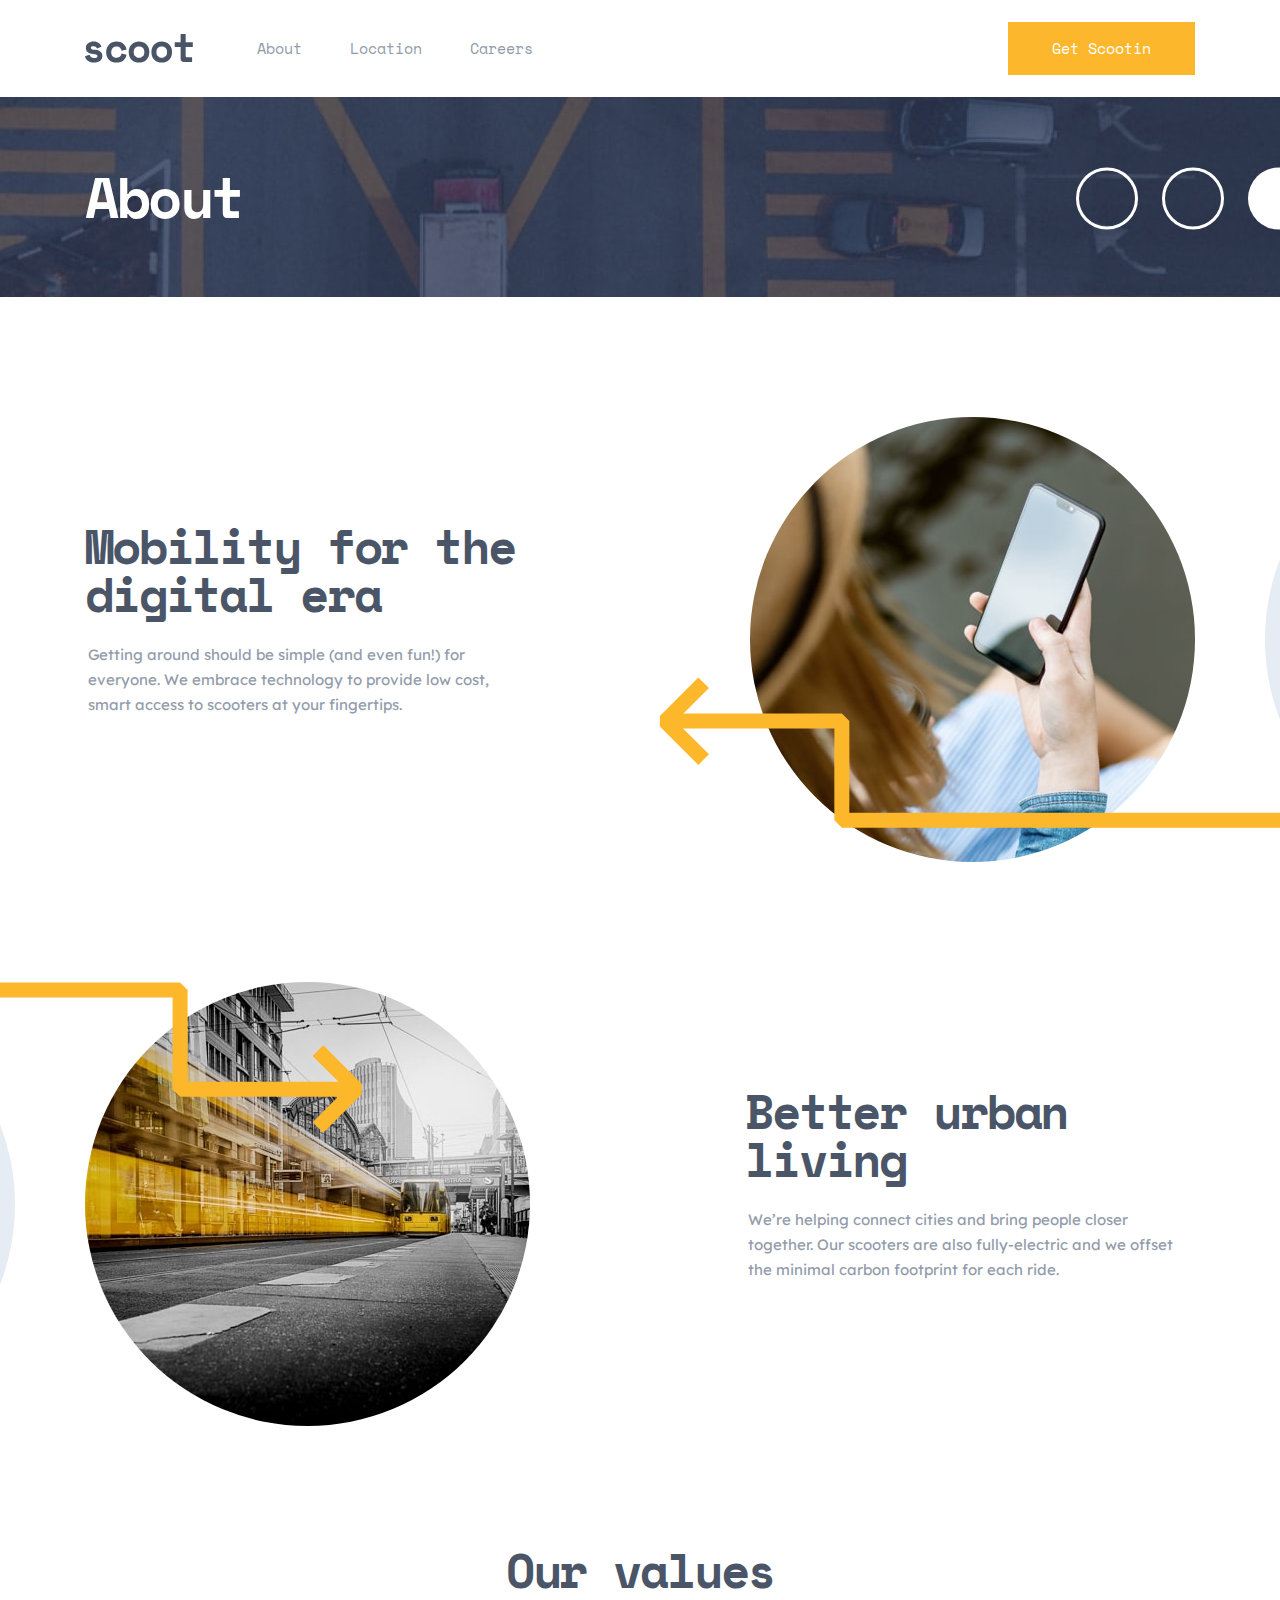
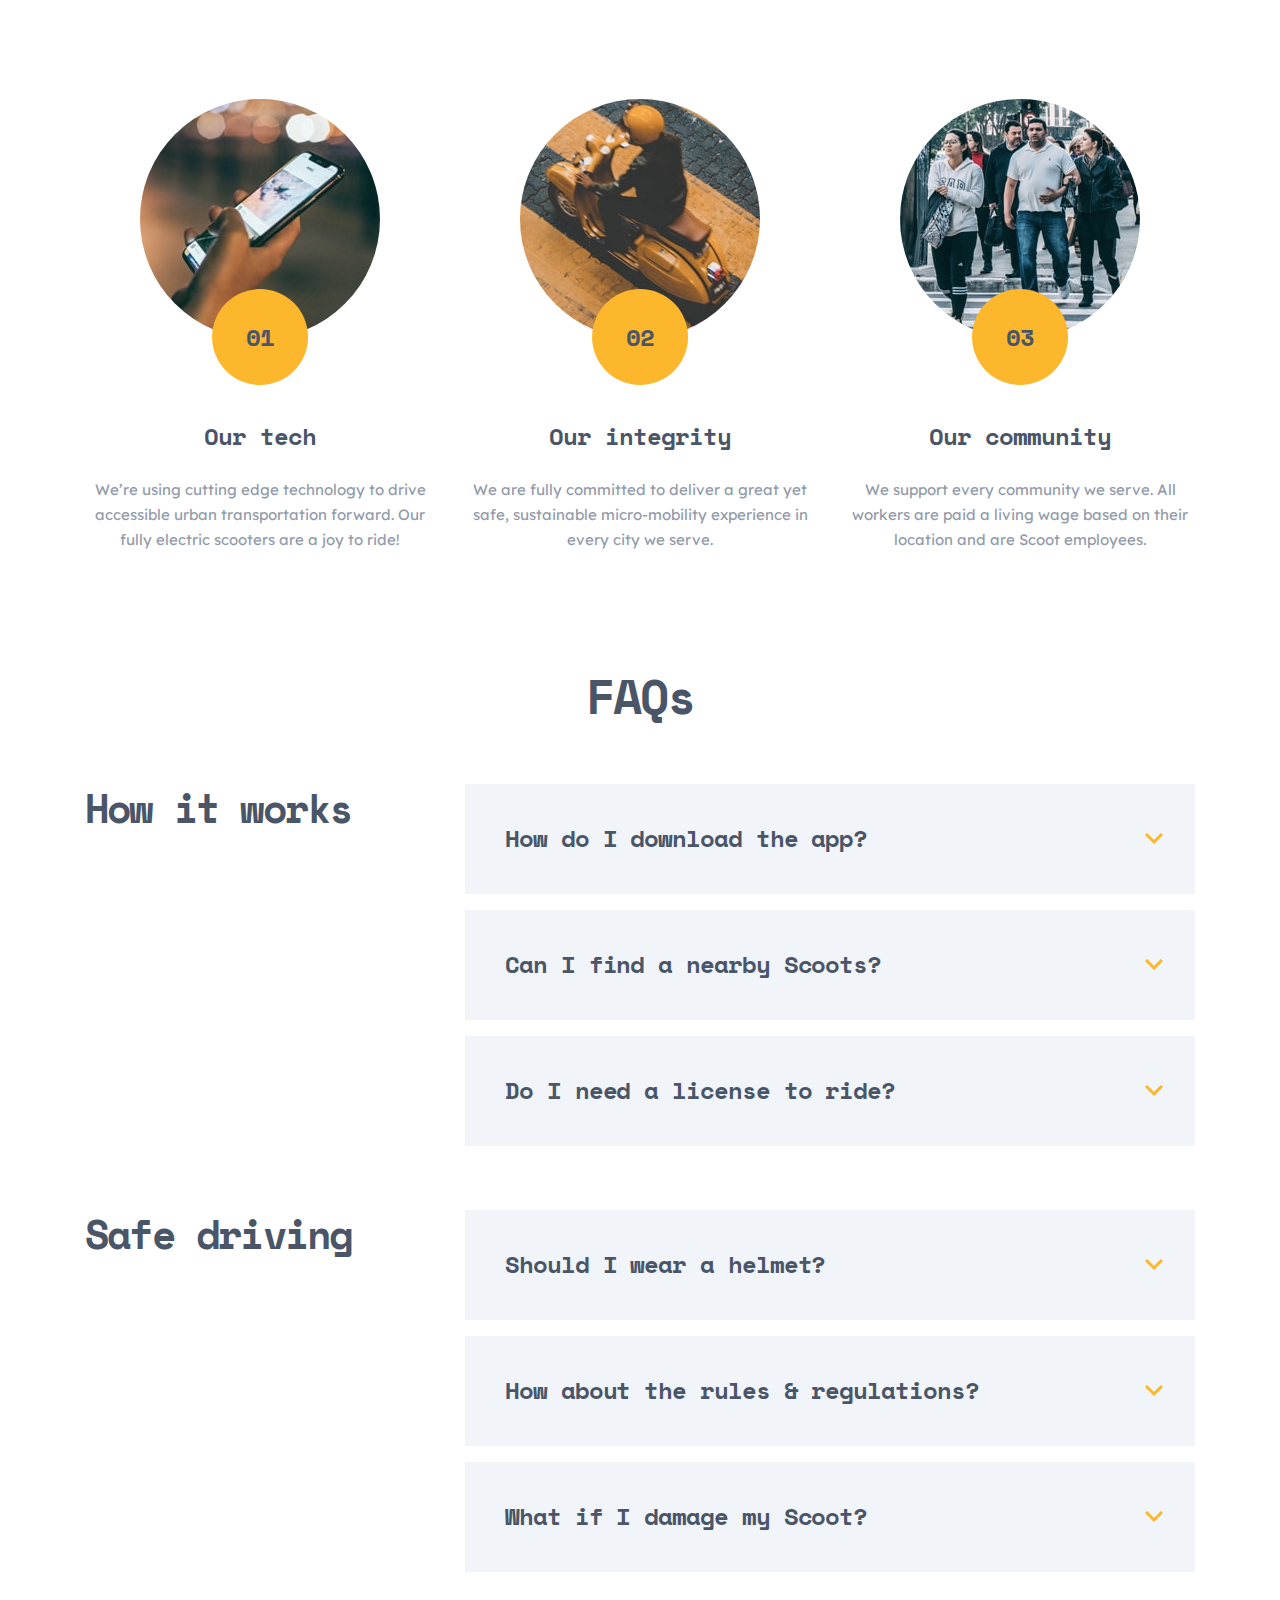
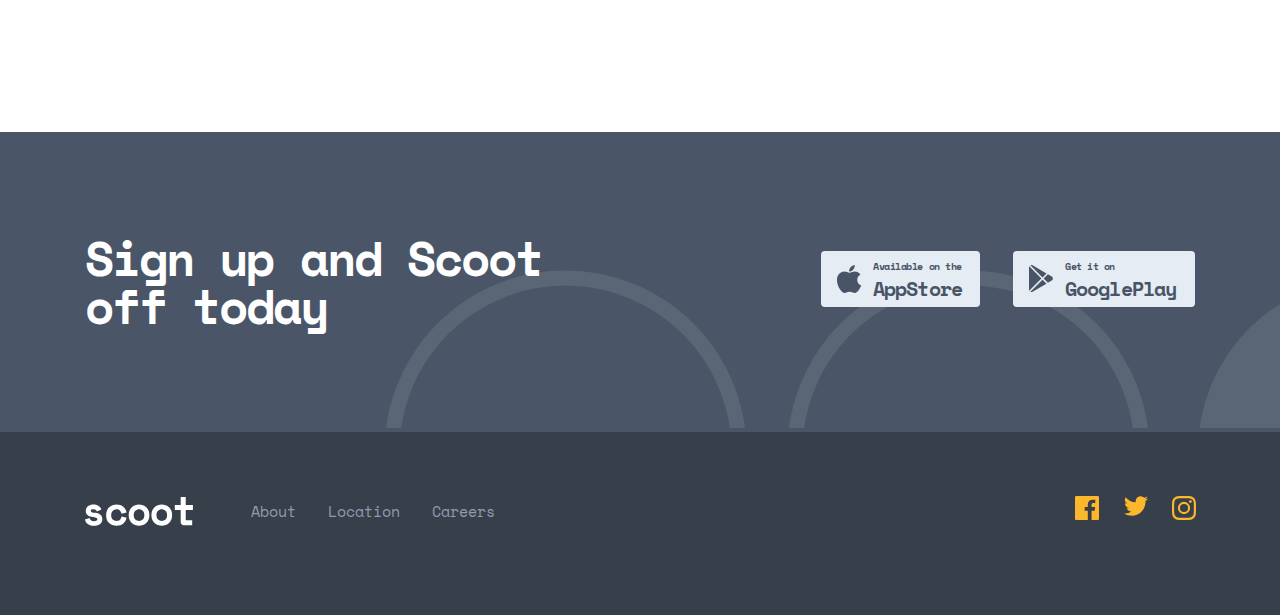
==== commit 1e02f123: "Careers page full responsive styles" ====
--- a/about.html
+++ b/about.html
@@ -7,7 +7,7 @@
 
   <link rel="icon" type="image/png" sizes="32x32" href="./images/favicon-32x32.png">
 
-  <title>Scoot About</title>
+  <title>Scoot | About</title>
 
   <link href="https://fonts.googleapis.com/css2?family=Lexend+Deca&family=Space+Mono:wght@700&display=swap"
     rel="stylesheet">
--- a/styles/css/main.css
+++ b/styles/css/main.css
@@ -414,10 +414,11 @@
   color: #929baa;
   font-family: "Lexend Deca", sans-serif;
   font-size: 0.9375rem;
-}
-
-p {
   line-height: 1.667;
+}
+
+a {
+  font-family: "Space Mono", monospace;
 }
 
 h1, h2, h3, h4, h5, h6 {
@@ -578,7 +579,8 @@
 .link {
   color: #929baa;
   display: inline-block;
-  font-size: 1.125rem;
+  font-family: "Space Mono", monospace;
+  font-size: 0.9375rem;
   padding: 0.5rem;
 }
 
@@ -604,6 +606,14 @@
   background: white;
 }
 
+.nav__logo {
+  background: center/contain no-repeat url("../../../assets/logo.svg");
+  display: inline-block;
+  width: 75.5px;
+  height: 20px;
+  margin: 0 auto;
+}
+
 .nav__links {
   display: none;
 }
@@ -626,6 +636,7 @@
 
 .nav__links--mobile {
   background: #4a5668;
+  text-align: left;
   position: absolute;
   top: 64px;
   left: -100%;
@@ -652,6 +663,7 @@
 
 .nav__links--mobile a {
   color: #fff;
+  font-size: 1.125rem;
 }
 
 .nav__links--mobile li {
@@ -679,14 +691,6 @@
   bottom: 0;
   opacity: 1;
   z-index: 1;
-}
-
-.nav__logo {
-  background: center/contain no-repeat url("../../../assets/logo.svg");
-  display: inline-block;
-  width: 75.5px;
-  height: 20px;
-  margin: 0 auto;
 }
 
 @media (min-width: 768px) {
@@ -898,13 +902,13 @@
 
 @media (min-width: 768px) {
   .header--careers-location {
-    background-image: url("../../../assets/images/careers-location-hero-tablet.jpg");
+    background-image: url("../../../assets/images/careers-locations-hero-tablet.jpg");
   }
 }
 
 @media (min-width: 1024px) {
   .header--careers-location {
-    background-image: url("../../../assets/images/careers-location-hero-desktop.jpg");
+    background-image: url("../../../assets/images/careers-locations-hero-desktop.jpg");
   }
 }
 
@@ -1206,6 +1210,12 @@
   margin-bottom: 145px;
 }
 
+@media (min-width: 768px) {
+  .sub-content {
+    margin-bottom: 120px;
+  }
+}
+
 @media (min-width: 1024px) {
   .sub-content {
     display: -ms-grid;
@@ -1241,6 +1251,12 @@
   max-width: 457px;
   margin: 0 auto 3.75rem;
   position: relative;
+}
+
+@media (min-width: 1024px) {
+  .sub-content__card {
+    margin-bottom: 0;
+  }
 }
 
 .card__number {
@@ -1379,6 +1395,70 @@
   }
 }
 
+.jobs {
+  margin-bottom: 7.5rem;
+}
+
+.jobs__item {
+  background: #f1f4f9;
+  padding: 2.25rem 2rem 2rem;
+  margin-bottom: 1rem;
+}
+
+.jobs__title {
+  margin-bottom: 0.25rem;
+}
+
+.jobs__location {
+  margin-bottom: 1rem;
+}
+
+.jobs__btn {
+  width: 100%;
+  max-width: 250px;
+}
+
+@media (min-width: 768px) {
+  .jobs__item {
+    display: -webkit-box;
+    display: -ms-flexbox;
+    display: flex;
+    -webkit-box-orient: horizontal;
+    -webkit-box-direction: normal;
+        -ms-flex-direction: row;
+            flex-direction: row;
+    -webkit-box-pack: justify;
+        -ms-flex-pack: justify;
+            justify-content: space-between;
+    -webkit-box-align: center;
+        -ms-flex-align: center;
+            align-items: center;
+    padding: 2.125rem 3rem 2rem;
+  }
+  .jobs__textbox {
+    text-align: left;
+  }
+  .jobs__title {
+    margin-bottom: 0.5rem;
+  }
+  .jobs__location {
+    margin-bottom: 0;
+  }
+  .jobs__btn {
+    max-width: 180px;
+  }
+}
+
+@media (min-width: 1024px) {
+  .jobs {
+    margin-bottom: 10rem;
+  }
+  .jobs__item {
+    padding: 2rem 4rem 2.125rem 2.5rem;
+    margin-bottom: 1.5rem;
+  }
+}
+
 .download {
   background-color: #4a5668;
   position: relative;
@@ -1404,6 +1484,12 @@
 
 .download__link:first-of-type {
   margin-right: 0.75rem;
+}
+
+@media (max-width: 330px) {
+  .download__link:first-of-type {
+    margin-right: auto;
+  }
 }
 
 .download::before {
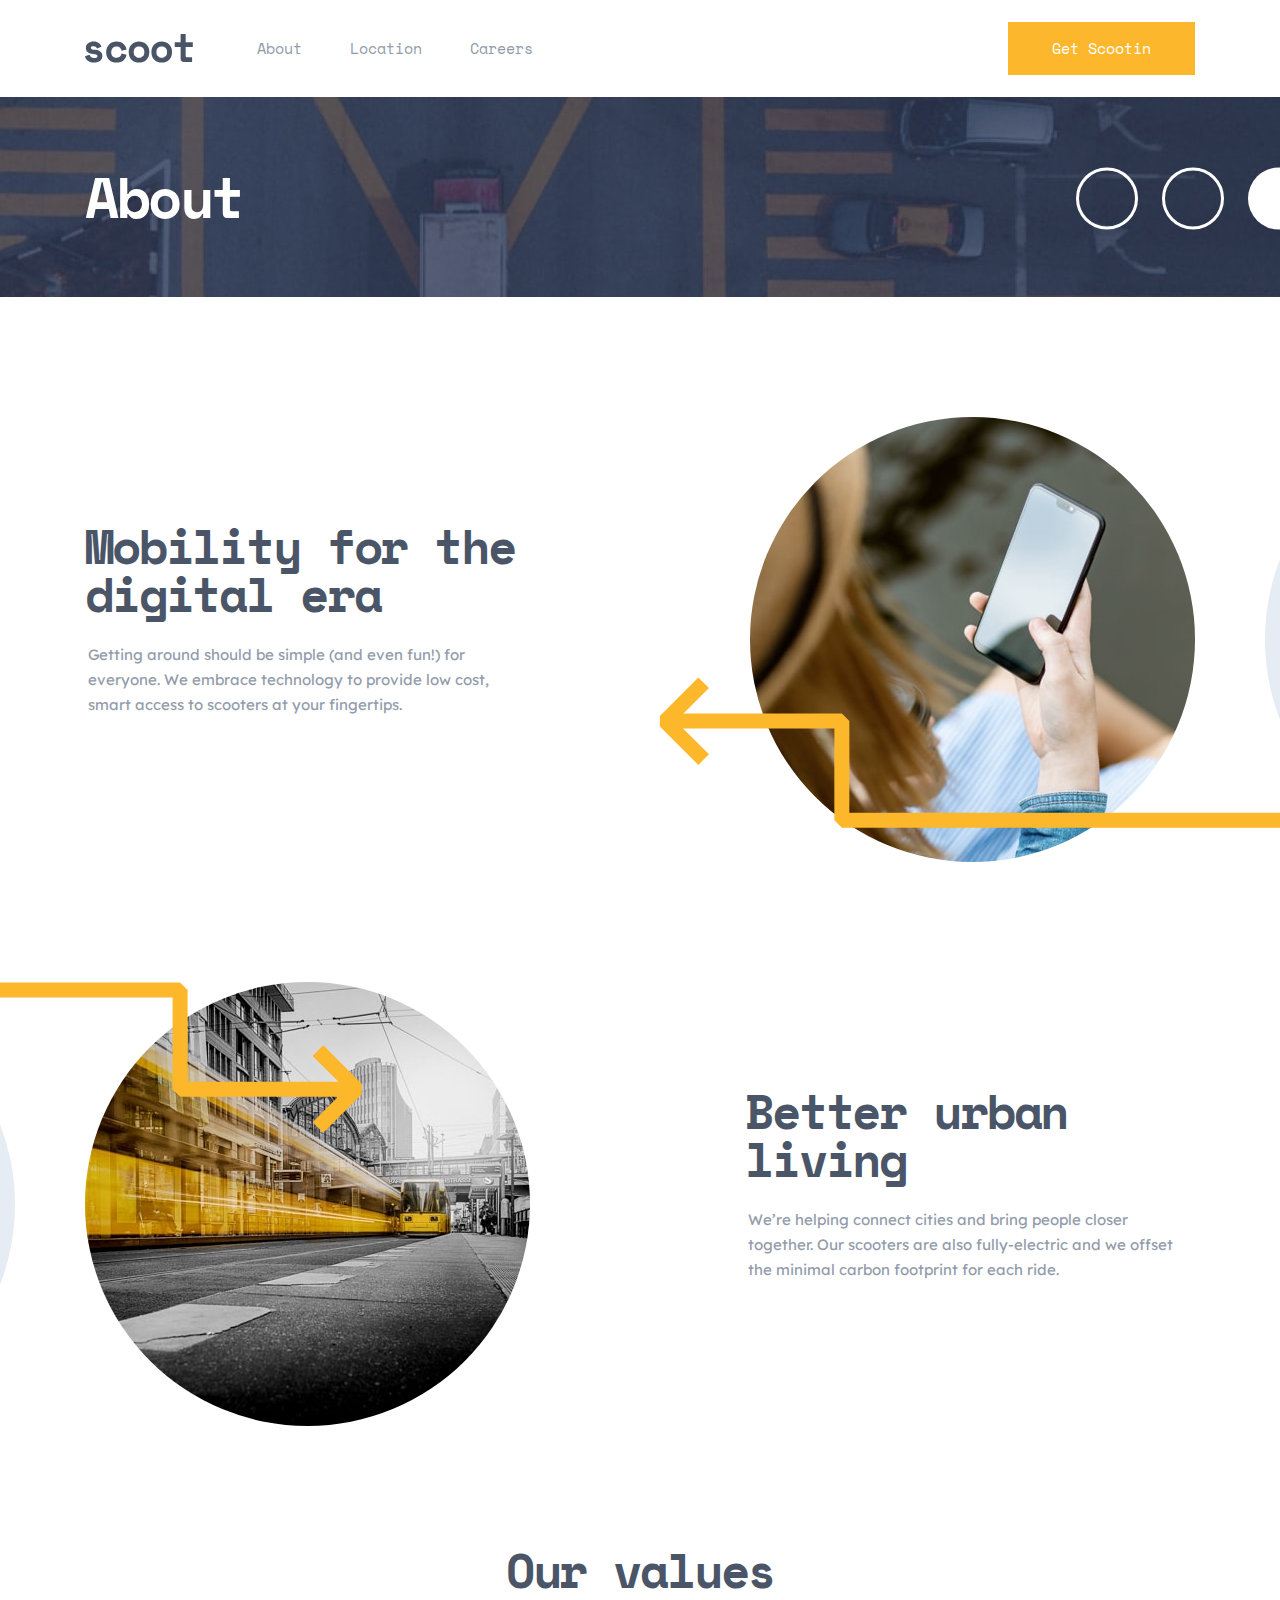
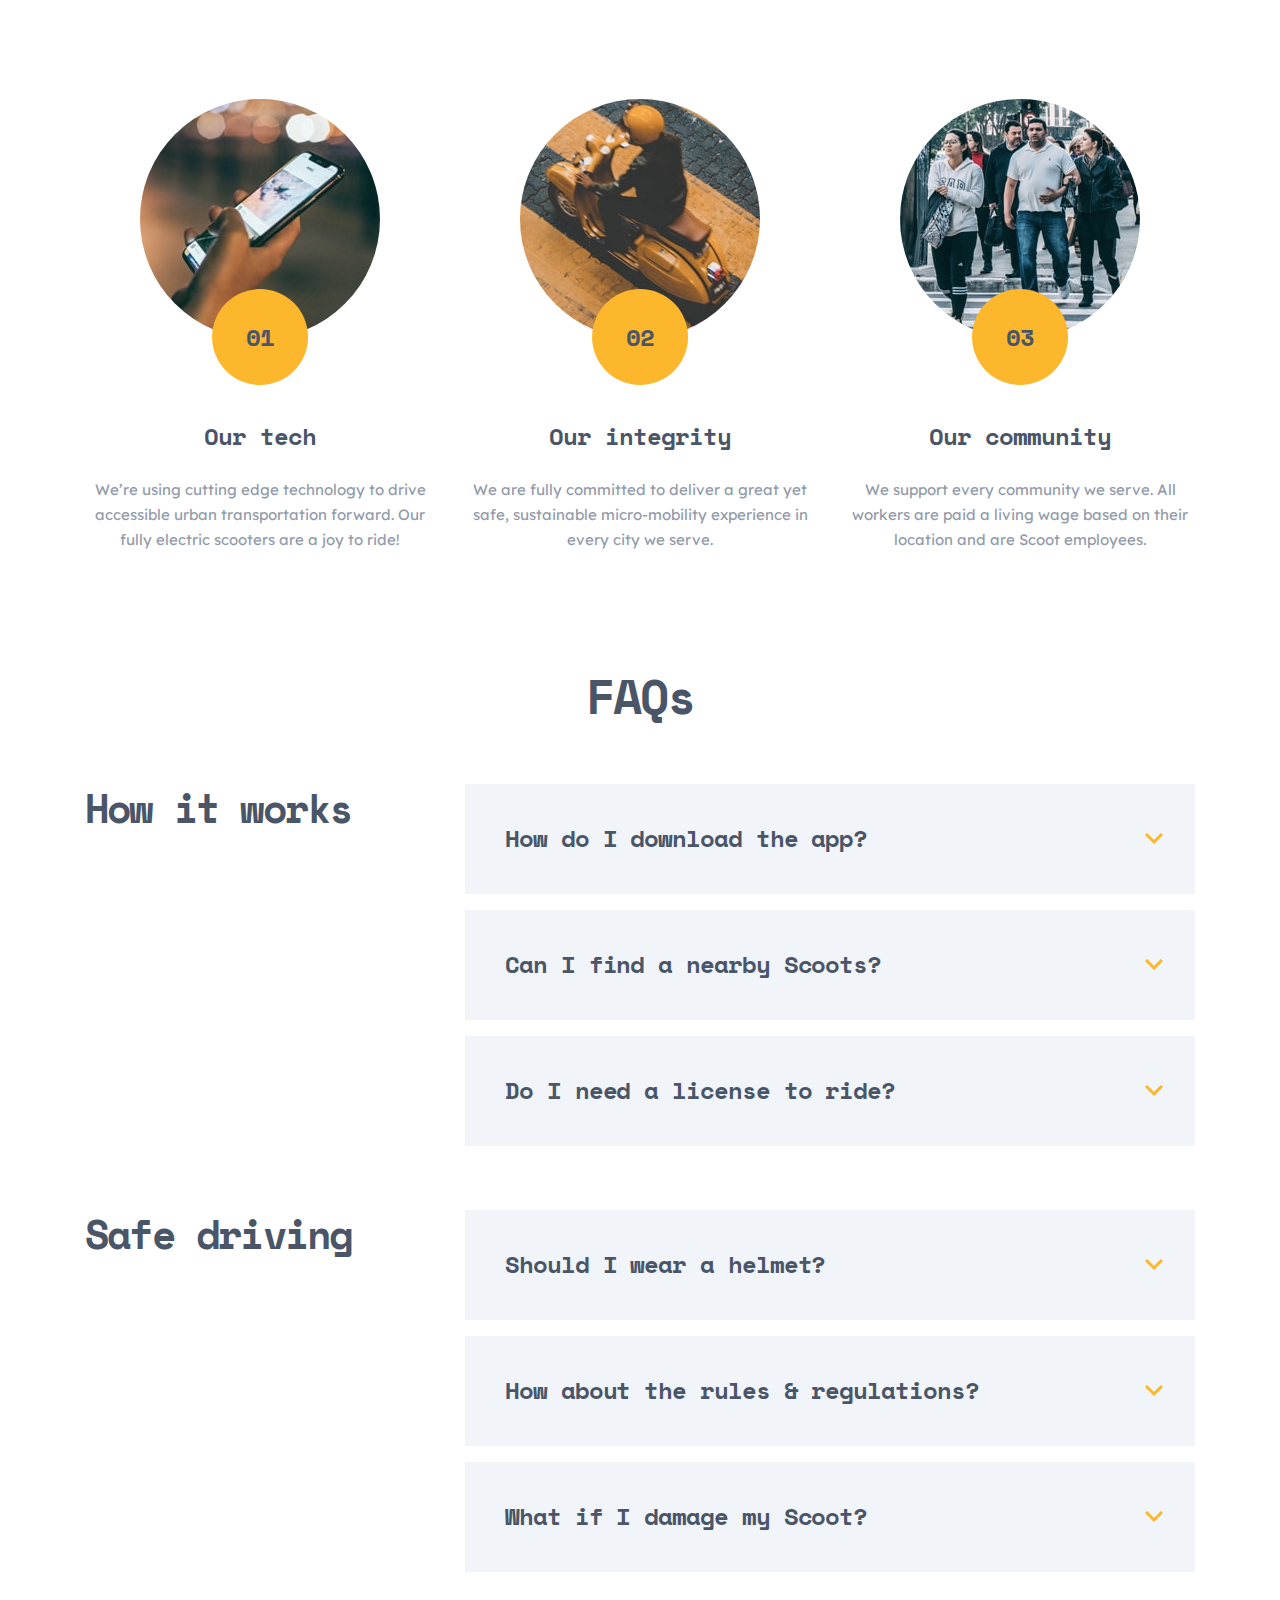
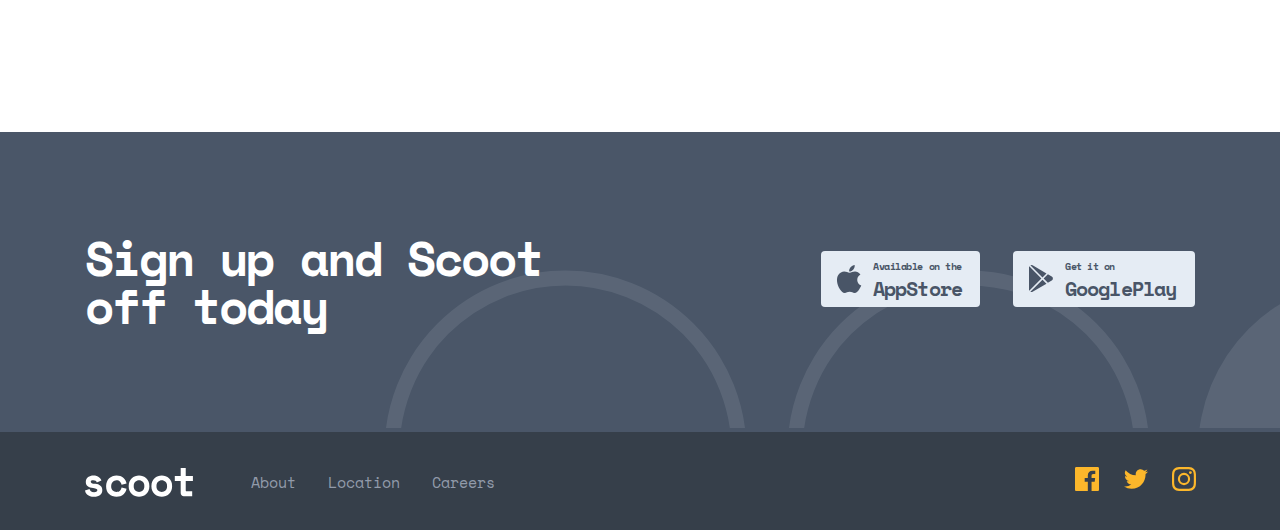
==== commit e9e911bb: "Position background patterns for x-large screens" ====
--- a/about.html
+++ b/about.html
@@ -12,6 +12,7 @@
   <link href="https://fonts.googleapis.com/css2?family=Lexend+Deca&family=Space+Mono:wght@700&display=swap"
     rel="stylesheet">
   <link rel="stylesheet" href="styles/css/main.css">
+
 </head>
 
 <body>
@@ -19,13 +20,10 @@
   <div class="modal"></div>
 
   <nav class="nav container">
-
     <div class="nav__hamburger"></div>
-
     <a href="index.html" class="logo nav__logo">
       <h1 class="visually-hidden">Scoot</h1>
     </a>
-
     <div class="nav__links--mobile">
       <ul>
         <li><a href="about.html" class="link">About</a></li>
@@ -34,15 +32,12 @@
       </ul>
       <a class="btn nav__btn--mobile" href="#download">Get Scootin</a>
     </div>
-
     <ul class="nav__links links">
       <li><a href="about.html" class="link">About</a></li>
       <li><a href="locations.html" class="link">Location</a></li>
       <li><a href="careers.html" class="link">Careers</a></li>
     </ul>
-
     <a class="btn nav__btn" href="#download">Get Scootin</a>
-
   </nav>
   <!-- nav end -->
 
@@ -53,35 +48,37 @@
   </header>
   <!-- header end -->
 
-  <section class="main-content arrow-pos-4 container">
-    <img class="main-content__image" src="assets/images/digital-era.jpg" alt="Person looking at their phone.">
-    <div class="main-content__textbox">
-      <h2 class="main-content__title">Mobility for the digital era</h2>
-      <p class="main-content__text">
-        Getting around should be simple (and even fun!) for everyone. We embrace technology to
-        provide low cost, smart access to scooters at your fingertips.
-      </p>
-    </div>
-  </section>
+  <div class="positioning-container">
+    <section class="main-content arrow-pos-4 container">
+      <img class="main-content__image" src="assets/images/digital-era.jpg" alt="Person looking at their phone.">
+      <div class="main-content__textbox">
+        <h2 class="main-content__title">Mobility for the digital era</h2>
+        <p class="main-content__text">
+          Getting around should be simple (and even fun!) for everyone. We embrace technology to
+          provide low cost, smart access to scooters at your fingertips.
+        </p>
+      </div>
+    </section>
+  </div>
   <!-- main-content end -->
 
-  <section class="main-content main-content--reversed arrow-pos-5 container">
-    <img class="main-content__image" src="assets/images/better-living.jpg"
-      alt="An electric tram moving along a city street.">
-    <div class="main-content__textbox">
-      <h2 class="main-content__title">Better urban living</h2>
-      <p class="main-content__text">
-        We’re helping connect cities and bring people closer together. Our scooters are also
-        fully-electric and we offset the minimal carbon footprint for each ride.
-      </p>
-    </div>
-  </section>
+  <div class="positioning-container">
+    <section class="main-content main-content--reversed arrow-pos-5 container">
+      <img class="main-content__image" src="assets/images/better-living.jpg"
+        alt="An electric tram moving along a city street.">
+      <div class="main-content__textbox">
+        <h2 class="main-content__title">Better urban living</h2>
+        <p class="main-content__text">
+          We’re helping connect cities and bring people closer together. Our scooters are also
+          fully-electric and we offset the minimal carbon footprint for each ride.
+        </p>
+      </div>
+    </section>
+  </div>
   <!-- main-content end -->
 
   <section class="sub-content container">
-
     <h2 class="sub-content__title">Our values</h2>
-
     <div class="sub-content__card">
       <img src="assets/images/our-tech.jpg" alt="Person holding a phone." class="sub-content__image">
       <h5 class="card__number">01</h5>
@@ -91,7 +88,6 @@
         Our fully electric scooters are a joy to ride!
       </p>
     </div>
-
     <div class="sub-content__card">
       <img src="assets/images/our-integrity.jpg" alt="Person driving a scooter." class="sub-content__image">
       <h5 class="card__number">02</h5>
@@ -101,7 +97,6 @@
         in every city we serve.
       </p>
     </div>
-
     <div class="sub-content__card">
       <img src="assets/images/our-community.jpg" alt="Person driving a scooter." class="sub-content__image">
       <h5 class="card__number">03</h5>
@@ -111,14 +106,11 @@
         location and are Scoot employees.
       </p>
     </div>
-
   </section>
   <!-- sub-content end -->
 
   <section class="faq container">
-
     <h2 class="faq__title">FAQs</h2>
-
     <div class="faq__section">
       <h3 class="faq__subtitle">How it works</h3>
       <div class="faq__item">
@@ -146,7 +138,6 @@
         </p>
       </div>
     </div>
-
     <div class="faq__section">
       <h3 class="faq__subtitle">Safe driving</h3>
       <div class="faq__item">
@@ -174,15 +165,12 @@
         </p>
       </div>
     </div>
-
   </section>
   <!-- FAQ end -->
 
   <section class="download" id="download">
     <div class="container">
-
       <h2 class="download__title">Sign up and Scoot off today</h2>
-
       <div>
         <a class="download__link" href="https://www.apple.com/ios/app-store/">
           <svg class="download__image" xmlns="http://www.w3.org/2000/svg" width="159" height="56" viewBox="0 0 159 56">
@@ -200,7 +188,6 @@
           </svg>
           <p class="visually-hidden">Available on the App Store</p>
         </a>
-
         <a class="download__link" href="https://play.google.com/store/apps">
           <svg class="download__image" xmlns="http://www.w3.org/2000/svg" width="182" height="56" viewBox="0 0 182 56">
             <g fill="none" fill-rule="evenodd">
@@ -218,7 +205,6 @@
           <p class="visually-hidden">Get it on Google Play</p>
         </a>
       </div>
-
     </div>
   </section>
   <!-- download end -->
--- a/styles/css/main.css
+++ b/styles/css/main.css
@@ -362,14 +362,14 @@
           box-sizing: inherit;
 }
 
+/**
+ * Base body styles
+ * 1. Prevents side scroll caused by positioned patterns/images
+ */
 body {
   background: #fff;
   text-align: center;
   overflow-x: hidden;
-  /**
-   * @TODO
-   * take out text align center from all sections base layout
-   */
 }
 
 /**
@@ -390,9 +390,6 @@
   height: auto;
 }
 
-/**
- * Basic styles for links
- */
 a {
   color: #929baa;
   text-decoration: none;
@@ -406,9 +403,6 @@
   list-style: none;
 }
 
-/**
- * Basic typography style for copy text
- */
 body {
   color: #4a5668;
   color: #929baa;
@@ -488,15 +482,6 @@
     letter-spacing: -1.07px;
     line-height: 1.167;
   }
-}
-
-/**
- * Clear inner floats
- */
-.clearfix::after {
-  clear: both;
-  content: '';
-  display: table;
 }
 
 /**
@@ -530,19 +515,6 @@
 }
 
 /**
- * Hide text while making it readable for screen readers
- * 1. Needed in WebKit-based browsers because of an implementation bug;
- *    See: https://code.google.com/p/chromium/issues/detail?id=457146
- */
-.hide-text {
-  overflow: hidden;
-  padding: 0;
-  /* 1 */
-  text-indent: 101%;
-  white-space: nowrap;
-}
-
-/**
  * Hide element while making it readable for screen readers
  * Shamelessly borrowed from HTML5Boilerplate:
  * https://github.com/h5bp/html5-boilerplate/blob/master/src/css/main.css#L119-L133
@@ -562,6 +534,7 @@
   background: #fcb72c;
   color: #fff;
   font-family: "Space Mono", monospace;
+  font-size: 0.9375rem;
   line-height: 1.667;
   display: inline-block;
   border: 3px #fcb72c solid;
@@ -582,10 +555,119 @@
   font-family: "Space Mono", monospace;
   font-size: 0.9375rem;
   padding: 0.5rem;
+  -webkit-transition: 0.2s ease-out;
+  transition: 0.2s ease-out;
 }
 
 .link:hover, .link:active, .link:focus {
   color: #fcb72c;
+}
+
+.map {
+  margin-bottom: 4.5rem;
+}
+
+@media (min-width: 1024px) {
+  .map {
+    margin-bottom: 7.5rem;
+  }
+}
+
+.map__inner {
+  position: relative;
+  max-width: 689px;
+  margin-left: auto;
+  margin-right: auto;
+}
+
+.map__image {
+  margin-bottom: 2.5rem;
+}
+
+.map__text {
+  background: #fff4e0;
+  font-size: 1.5rem;
+  line-height: 1.167;
+  letter-spacing: -1.07px;
+  padding: 1.375rem;
+  margin-bottom: 1rem;
+}
+
+@media (min-width: 768px) {
+  .map {
+    margin-bottom: 4rem;
+  }
+  .map__text {
+    position: absolute;
+    background: #fcb72c;
+    font-size: 0.8125rem;
+    letter-spacing: -0.58px;
+    line-height: 2.154;
+    padding: 2px 34px;
+    margin-bottom: 0;
+  }
+  .map__text::after {
+    content: "";
+    position: absolute;
+    top: 100%;
+    left: calc(50% - 8px);
+    width: 0;
+    height: 0;
+    border: 8px solid transparent;
+    border-top-color: #fcb72c;
+    border-bottom-width: 0;
+  }
+  .new-york {
+    top: 53px;
+    left: 96px;
+  }
+  .london {
+    top: 26px;
+    left: 252px;
+  }
+  .yokohama {
+    top: 64px;
+    left: 530px;
+  }
+  .jakarta {
+    top: 169px;
+    left: 483px;
+  }
+}
+
+@media (min-width: 1190px) {
+  .map {
+    margin-bottom: 7.5rem;
+  }
+  .map__inner {
+    max-width: none;
+  }
+  .map__text {
+    font-size: 1.45rem;
+    padding: 2px 34px;
+    padding: 11px 54px;
+  }
+  .map__text::after {
+    border-width: 16px;
+    border-bottom-width: 0;
+    left: calc(50% - 16px);
+  }
+  .new-york {
+    top: 64px;
+    left: 147px;
+  }
+  .london {
+    top: 18px;
+    left: 403px;
+  }
+  .yokohama {
+    top: 78px;
+    left: 848px;
+  }
+  .jakarta {
+    top: 247px;
+    left: 773px;
+  }
 }
 
 .nav {
@@ -596,14 +678,17 @@
   -webkit-box-direction: normal;
       -ms-flex-direction: row;
           flex-direction: row;
+  -webkit-box-pack: justify;
+      -ms-flex-pack: justify;
+          justify-content: space-between;
   -webkit-box-align: center;
       -ms-flex-align: center;
           align-items: center;
+  background: white;
   padding-top: 22px;
   padding-bottom: 22px;
   position: relative;
   z-index: 1;
-  background: white;
 }
 
 .nav__logo {
@@ -635,11 +720,6 @@
 }
 
 .nav__links--mobile {
-  background: #4a5668;
-  text-align: left;
-  position: absolute;
-  top: 64px;
-  left: -100%;
   display: -webkit-box;
   display: -ms-flexbox;
   display: flex;
@@ -653,17 +733,26 @@
   -webkit-box-align: start;
       -ms-flex-align: start;
           align-items: flex-start;
+  background: #4a5668;
+  opacity: 0;
+  text-align: left;
+  position: absolute;
+  top: 64px;
+  left: -100%;
   width: 256px;
   height: calc(100vh - 64px);
   padding: 4rem 1.5rem 1.5rem;
   -webkit-transition: 0.2s ease-out;
   transition: 0.2s ease-out;
-  opacity: 0;
-}
-
-.nav__links--mobile a {
+}
+
+.nav__links--mobile .link {
   color: #fff;
   font-size: 1.125rem;
+}
+
+.nav__links--mobile .link:hover {
+  color: #fcb72c;
 }
 
 .nav__links--mobile li {
@@ -711,8 +800,16 @@
     display: -webkit-box;
     display: -ms-flexbox;
     display: flex;
-    -ms-flex-pack: distribute;
-        justify-content: space-around;
+    -webkit-box-orient: horizontal;
+    -webkit-box-direction: normal;
+        -ms-flex-direction: row;
+            flex-direction: row;
+    -webkit-box-pack: justify;
+        -ms-flex-pack: justify;
+            justify-content: space-between;
+    -webkit-box-align: center;
+        -ms-flex-align: center;
+            align-items: center;
   }
   .nav__links li:not(:last-child) {
     margin-right: 2rem;
@@ -738,7 +835,6 @@
 
 .header {
   background: center / cover no-repeat;
-  text-align: center;
   position: relative;
   padding-top: 60px;
   padding-bottom: 60px;
@@ -777,14 +873,11 @@
   }
 }
 
-/*
-   Home page header
-   ========================================================================== */
 .header--home {
   background-image: url("../../../assets/images/home-hero-mobile.jpg");
+  text-align: center;
   height: 650px;
   padding-top: 115px;
-  text-align: center;
   margin-bottom: 0;
 }
 
@@ -912,16 +1005,12 @@
   }
 }
 
-/*
-   Small size layout
-   ========================================================================== */
 .intro {
   padding-top: 120px;
   padding-bottom: 83px;
 }
 
 .intro__card {
-  text-align: center;
   max-width: 350px;
   margin: 0 auto 4rem;
 }
@@ -936,9 +1025,6 @@
   margin-bottom: 1.5rem;
 }
 
-/*
-   Medium size layout
-   ========================================================================== */
 @media (min-width: 768px) {
   .intro {
     padding-top: 122px;
@@ -949,9 +1035,16 @@
     display: -webkit-box;
     display: -ms-flexbox;
     display: flex;
+    -webkit-box-orient: horizontal;
+    -webkit-box-direction: normal;
+        -ms-flex-direction: row;
+            flex-direction: row;
     -webkit-box-pack: justify;
         -ms-flex-pack: justify;
             justify-content: space-between;
+    -webkit-box-align: stretch;
+        -ms-flex-align: stretch;
+            align-items: stretch;
     max-width: 573px;
     margin-bottom: 2.5rem;
     position: relative;
@@ -984,9 +1077,16 @@
     display: -webkit-box;
     display: -ms-flexbox;
     display: flex;
+    -webkit-box-orient: horizontal;
+    -webkit-box-direction: normal;
+        -ms-flex-direction: row;
+            flex-direction: row;
     -webkit-box-pack: justify;
         -ms-flex-pack: justify;
             justify-content: space-between;
+    -webkit-box-align: stretch;
+        -ms-flex-align: stretch;
+            align-items: stretch;
     padding-top: 160px;
     padding-bottom: 147px;
   }
@@ -1012,11 +1112,7 @@
   }
 }
 
-/*
-   Layout
-   ========================================================================== */
 .main-content {
-  text-align: center;
   margin-bottom: 7.5rem;
   position: relative;
 }
@@ -1080,9 +1176,15 @@
   }
 }
 
-/*
-   Arrow images
-   ========================================================================== */
+@media (min-width: 1454px) {
+  .main-content {
+    position: initial;
+  }
+  .positioning-container {
+    position: relative;
+  }
+}
+
 .main-content::before {
   content: url("../../../assets/patterns/left-downward-arrow.svg");
   position: absolute;
@@ -1092,9 +1194,6 @@
   content: url("../../../assets/patterns/right-arrow.svg");
 }
 
-/*
-   Arrow positioning
-   ========================================================================== */
 .arrow-pos-1::before {
   right: -420px;
   top: 165px;
@@ -1113,6 +1212,12 @@
   }
 }
 
+@media (min-width: 1454px) {
+  .arrow-pos-1::before {
+    right: -10px;
+  }
+}
+
 .arrow-pos-2::before {
   left: -200px;
   top: -10px;
@@ -1130,6 +1235,12 @@
   }
 }
 
+@media (min-width: 1454px) {
+  .arrow-pos-2::before {
+    left: -10px;
+  }
+}
+
 .arrow-pos-3::before {
   right: -520px;
   top: 0px;
@@ -1145,6 +1256,12 @@
 @media (min-width: 1024px) {
   .arrow-pos-3::before {
     right: -515px;
+  }
+}
+
+@media (min-width: 1454px) {
+  .arrow-pos-3::before {
+    right: -392px;
   }
 }
 
@@ -1167,6 +1284,12 @@
   }
 }
 
+@media (min-width: 1454px) {
+  .arrow-pos-4::before {
+    right: -42px;
+  }
+}
+
 .arrow-pos-5::before {
   left: -105px;
   top: 0;
@@ -1178,9 +1301,12 @@
   }
 }
 
-/*
-   Semicircle images
-   ========================================================================== */
+@media (min-width: 1454px) {
+  .arrow-pos-5::before {
+    left: -10px;
+  }
+}
+
 @media (min-width: 768px) {
   .main-content::after {
     content: url("../../../assets/patterns/circle.svg");
@@ -1205,8 +1331,17 @@
   }
 }
 
+@media (min-width: 1454px) {
+  .main-content::after {
+    right: -350px;
+  }
+  .main-content--reversed::after {
+    right: initial;
+    left: -350px;
+  }
+}
+
 .sub-content {
-  text-align: center;
   margin-bottom: 145px;
 }
 
@@ -1309,6 +1444,10 @@
   margin-bottom: 1rem;
   position: relative;
   cursor: pointer;
+}
+
+.faq__item:hover {
+  background: #fff4e0;
 }
 
 @media (min-width: 768px) {
@@ -1459,10 +1598,61 @@
   }
 }
 
+.message {
+  margin-bottom: 4.5rem;
+}
+
+.message__title {
+  text-transform: capitalize;
+  max-width: 457px;
+  margin: 0 auto 2rem;
+}
+
+.message__text {
+  max-width: 573px;
+  margin: 0 auto 2rem;
+}
+
+@media (min-width: 768px) {
+  .message {
+    margin-bottom: 7.5rem;
+  }
+}
+
+@media (min-width: 1024px) {
+  .message {
+    display: -webkit-box;
+    display: -ms-flexbox;
+    display: flex;
+    -webkit-box-orient: horizontal;
+    -webkit-box-direction: normal;
+        -ms-flex-direction: row;
+            flex-direction: row;
+    -webkit-box-pack: start;
+        -ms-flex-pack: start;
+            justify-content: flex-start;
+    -webkit-box-align: center;
+        -ms-flex-align: center;
+            align-items: center;
+    text-align: left;
+  }
+  .message__title {
+    text-transform: Initial;
+    max-width: 350px;
+    margin: 0 30px 0 0;
+  }
+  .message__text {
+    max-width: 445px;
+    margin: 0;
+  }
+  .message__btn {
+    margin-left: auto;
+  }
+}
+
 .download {
   background-color: #4a5668;
   position: relative;
-  text-align: center;
   padding-top: 88px;
   padding-bottom: 76px;
 }
@@ -1558,7 +1748,6 @@
 
 .footer {
   background: #363f4a;
-  text-align: center;
   padding-top: 64px;
   padding-bottom: 88px;
 }
@@ -1575,15 +1764,31 @@
   display: -webkit-box;
   display: -ms-flexbox;
   display: flex;
+  -webkit-box-orient: horizontal;
+  -webkit-box-direction: normal;
+      -ms-flex-direction: row;
+          flex-direction: row;
   -webkit-box-pack: justify;
       -ms-flex-pack: justify;
           justify-content: space-between;
+  -webkit-box-align: center;
+      -ms-flex-align: center;
+          align-items: center;
   max-width: 120px;
   margin: 0 auto;
 }
 
 .footer__socials li:not(:last-child) {
   margin-right: 24.5px;
+}
+
+.footer__socials path {
+  -webkit-transition: 0.2s ease-out;
+  transition: 0.2s ease-out;
+}
+
+.footer__socials li:hover path {
+  fill: #fff;
 }
 
 .footer__logo {
@@ -1595,10 +1800,11 @@
   margin-bottom: 2.6rem;
 }
 
-/*
-   Medium screens layout
-   ========================================================================== */
-@media (min-width: 768px) {
+@media (min-width: 768px) {
+  .footer {
+    padding-top: 35px;
+    padding-bottom: 32px;
+  }
   .footer .container {
     display: -webkit-box;
     display: -ms-flexbox;
